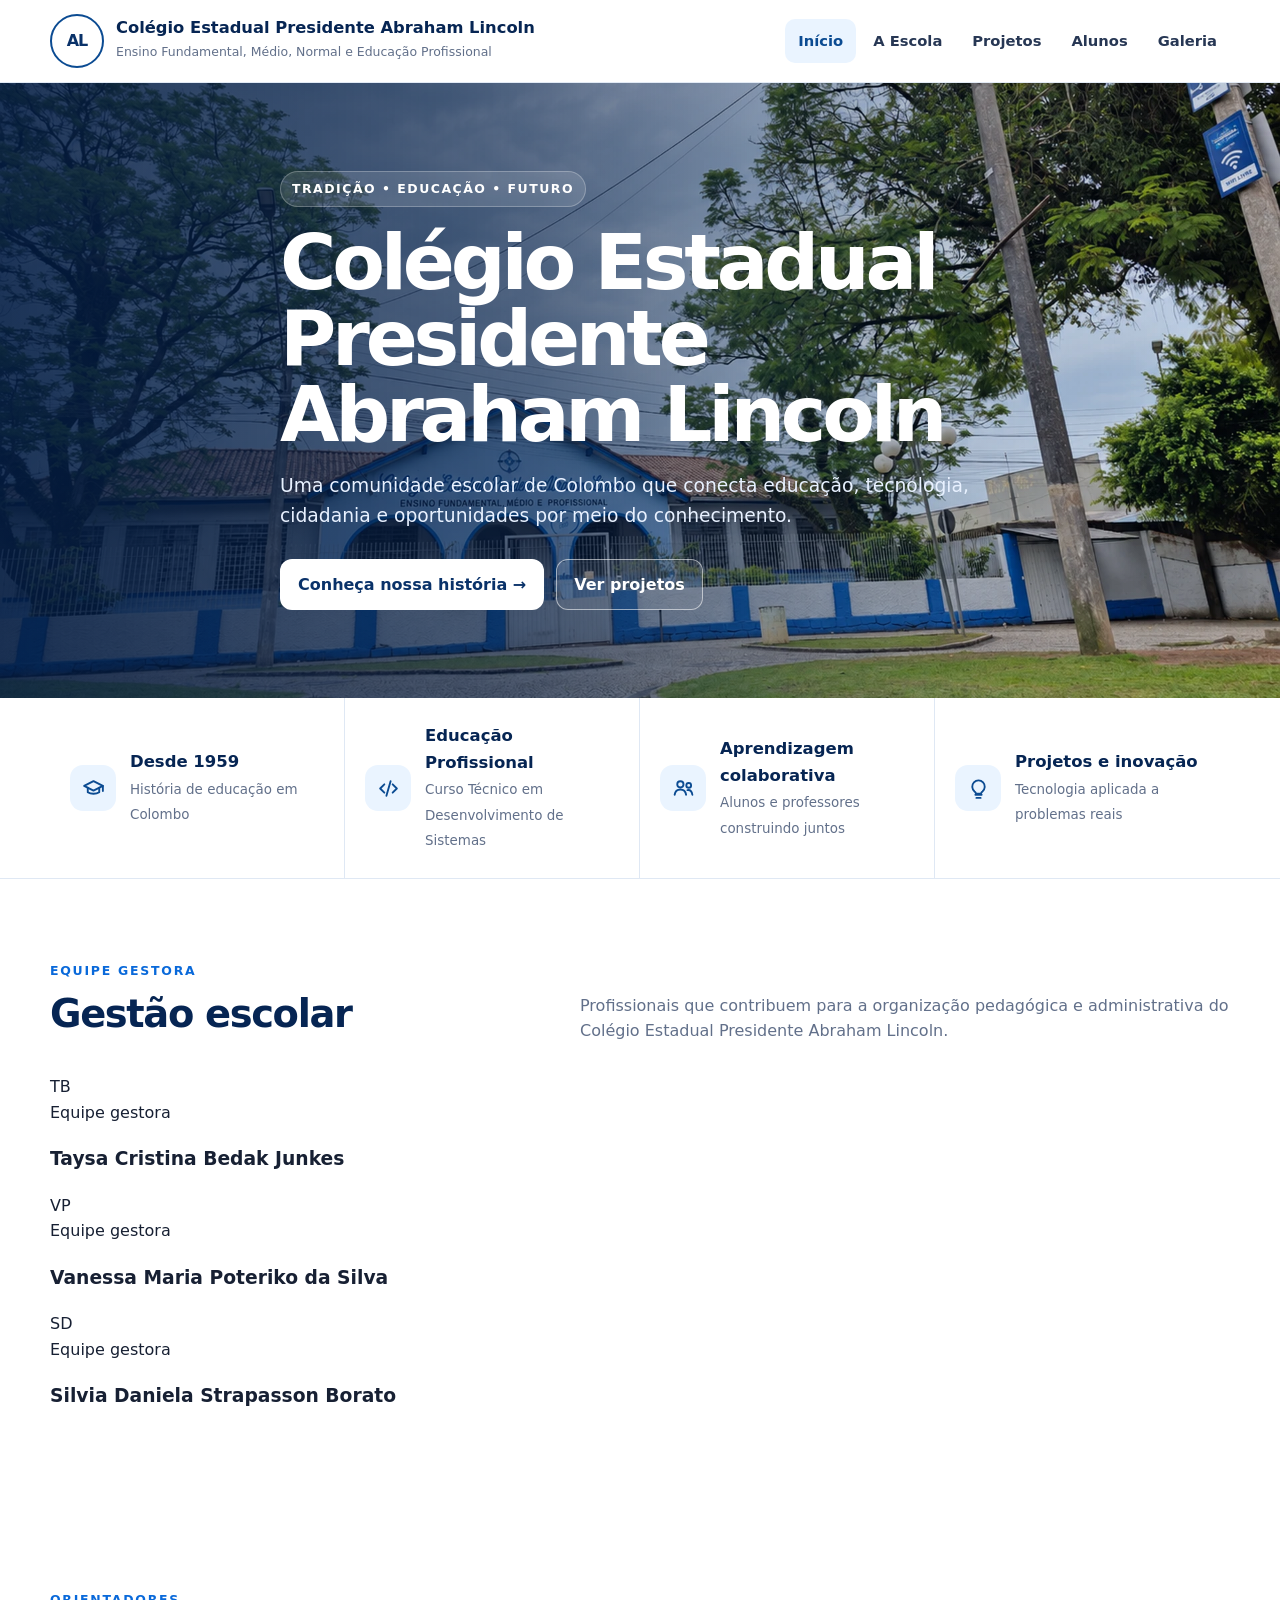
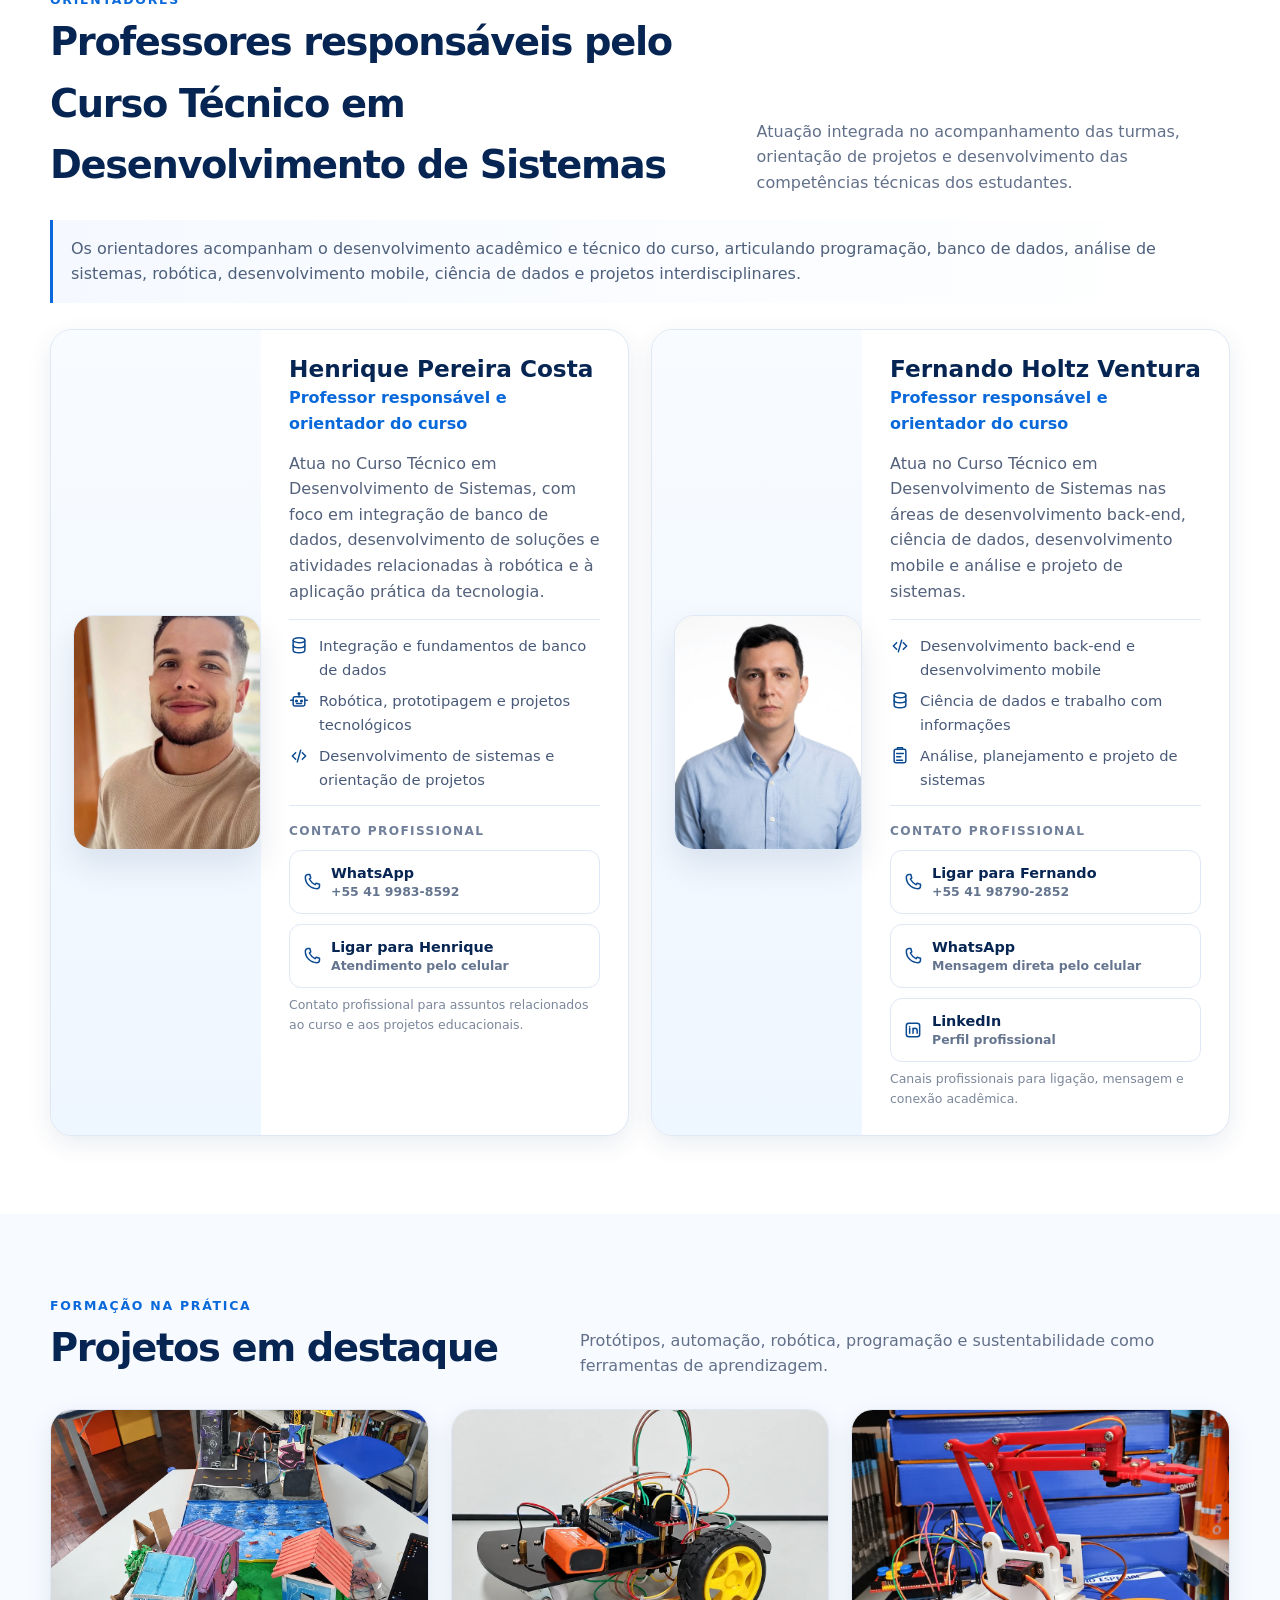
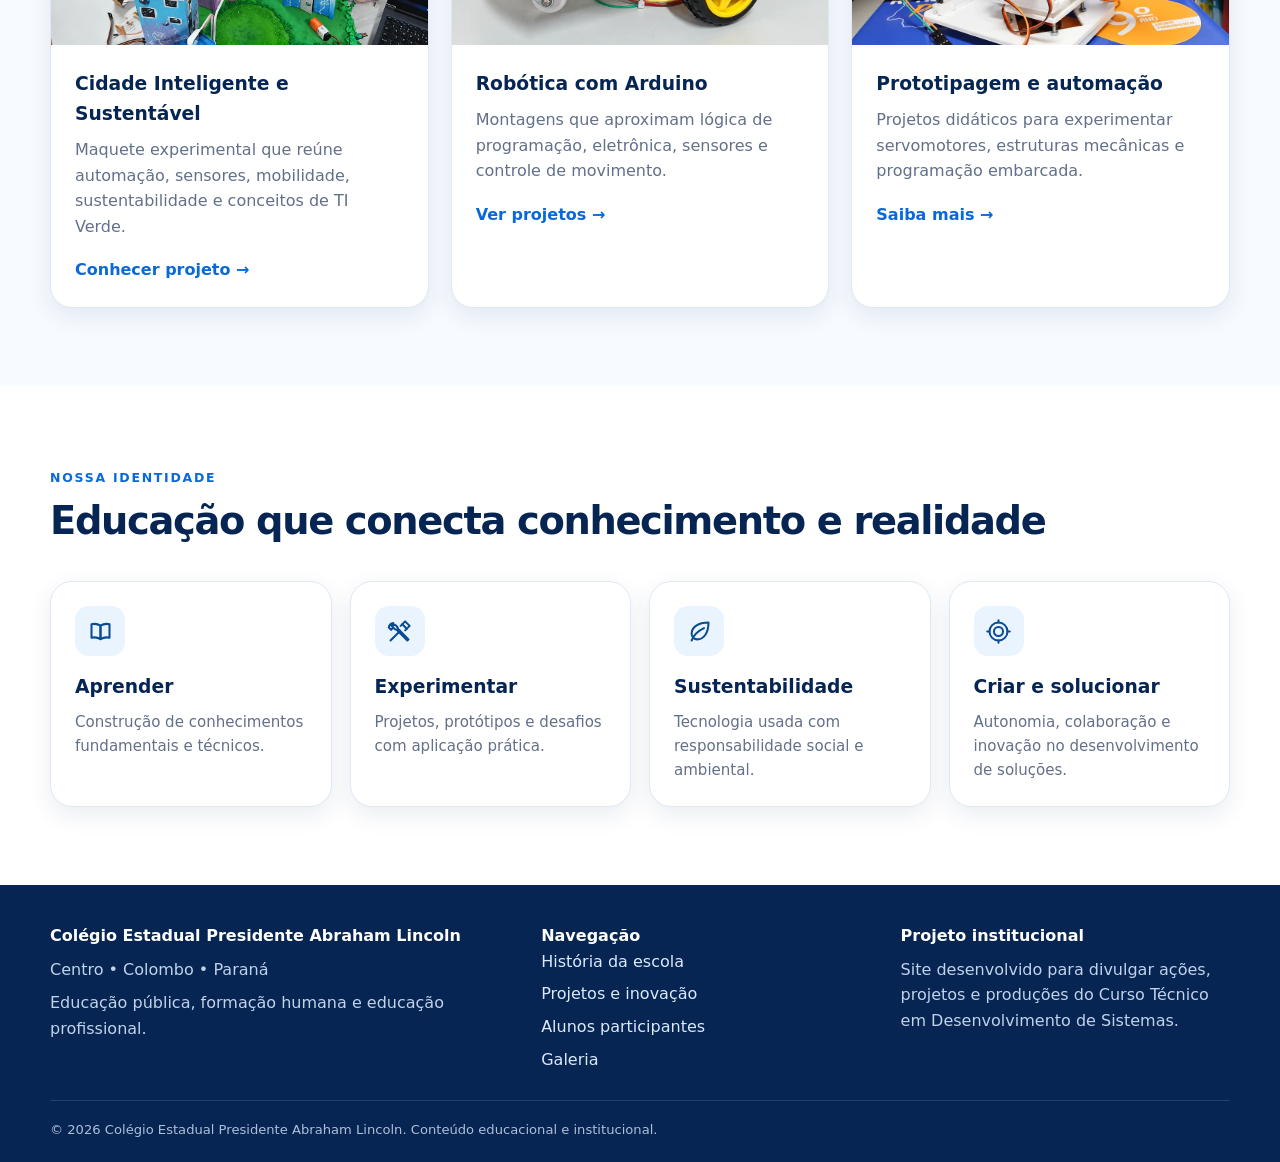
==== site-abraham-lincoln-v4/index.html @ 5099ea72 "Adiciona seção de equipe gestora" ====
<!DOCTYPE html>
<html lang="pt-BR">
<head>
  <meta charset="UTF-8">
  <meta name="viewport" content="width=device-width, initial-scale=1.0">
  <meta name="description" content="Site institucional do Colégio Estadual Presidente Abraham Lincoln, em Colombo, Paraná.">
  <meta name="theme-color" content="#0a3269">
  <title>Início | Colégio Estadual Presidente Abraham Lincoln</title>
  <link rel="stylesheet" href="assets/css/style.css">
</head>
<body data-page="inicio">
<a class="skip-link" href="#conteudo">Ir para o conteúdo</a>

<header class="site-header">
  <div class="container header-inner">
    <a class="brand" href="index.html" aria-label="Ir para a página inicial">
      <div class="brand-mark" aria-hidden="true">AL</div>
      <div class="brand-text">
        <strong>Colégio Estadual Presidente Abraham Lincoln</strong>
        <span>Ensino Fundamental, Médio, Normal e Educação Profissional</span>
      </div>
    </a>
    <button class="nav-toggle" data-nav-toggle aria-expanded="false" aria-label="Abrir menu">☰</button>
    <nav class="main-nav" data-nav aria-label="Navegação principal">
      <a href="index.html" data-page-link="inicio">Início</a>
      <a href="escola.html" data-page-link="escola">A Escola</a>
      <a href="projetos.html" data-page-link="projetos">Projetos</a>
      <a href="alunos.html" data-page-link="alunos">Alunos</a>
      <a href="galeria.html" data-page-link="galeria">Galeria</a>
    </nav>
  </div>
</header>

<main id="conteudo">

<section class="hero" aria-labelledby="titulo-principal">
  <div class="container hero-content">
    <span class="eyebrow">Tradição • educação • futuro</span>
    <h1 id="titulo-principal">Colégio Estadual Presidente Abraham Lincoln</h1>
    <p>Uma comunidade escolar de Colombo que conecta educação, tecnologia, cidadania e oportunidades por meio do conhecimento.</p>
    <div class="actions">
      <a class="btn btn-primary" href="escola.html">Conheça nossa história →</a>
      <a class="btn btn-outline" href="projetos.html">Ver projetos</a>
    </div>
  </div>
</section>


<section class="stats-strip" aria-label="Destaques">
  <div class="container stats">
    <div class="stat"><span class="stat-icon"><img class="ui-icon" src="assets/icons/graduation.svg" alt="" aria-hidden="true"></span><div><strong>Desde 1959</strong><span>História de educação em Colombo</span></div></div>
    <div class="stat"><span class="stat-icon"><img class="ui-icon" src="assets/icons/code.svg" alt="" aria-hidden="true"></span><div><strong>Educação Profissional</strong><span>Curso Técnico em Desenvolvimento de Sistemas</span></div></div>
    <div class="stat"><span class="stat-icon"><img class="ui-icon" src="assets/icons/users.svg" alt="" aria-hidden="true"></span><div><strong>Aprendizagem colaborativa</strong><span>Alunos e professores construindo juntos</span></div></div>
    <div class="stat"><span class="stat-icon"><img class="ui-icon" src="assets/icons/innovation.svg" alt="" aria-hidden="true"></span><div><strong>Projetos e inovação</strong><span>Tecnologia aplicada a problemas reais</span></div></div>
  </div>
</section>




<section class="section management-section" id="equipe-gestora">
  <div class="container">
    <div class="section-head">
      <div>
        <span class="kicker">Equipe gestora</span>
        <h2>Gestão escolar</h2>
      </div>
      <p>Profissionais que contribuem para a organização pedagógica e administrativa do Colégio Estadual Presidente Abraham Lincoln.</p>
    </div>

    <div class="management-grid" aria-label="Equipe gestora da escola">
      <article class="management-card">
        <div class="management-badge" aria-hidden="true">TB</div>
        <div>
          <span class="management-label">Equipe gestora</span>
          <h3>Taysa Cristina Bedak Junkes</h3>
        </div>
      </article>

      <article class="management-card">
        <div class="management-badge" aria-hidden="true">VP</div>
        <div>
          <span class="management-label">Equipe gestora</span>
          <h3>Vanessa Maria Poteriko da Silva</h3>
        </div>
      </article>

      <article class="management-card">
        <div class="management-badge" aria-hidden="true">SD</div>
        <div>
          <span class="management-label">Equipe gestora</span>
          <h3>Silvia Daniela Strapasson Borato</h3>
        </div>
      </article>
    </div>
  </div>
</section>

<section class="section">
  <div class="container">
    <div class="section-head">
      <div>
        <span class="kicker">Orientadores</span>
        <h2>Professores responsáveis pelo Curso Técnico em Desenvolvimento de Sistemas</h2>
      </div>
      <p>Atuação integrada no acompanhamento das turmas, orientação de projetos e desenvolvimento das competências técnicas dos estudantes.</p>
    </div>

    <div class="mentors-intro">
      Os orientadores acompanham o desenvolvimento acadêmico e técnico do curso, articulando programação, banco de dados, análise de sistemas, robótica, desenvolvimento mobile, ciência de dados e projetos interdisciplinares.
    </div>

    <div class="grid-2">
      <article class="card mentor">
        <div class="mentor-photo-wrap">
          <img class="mentor-photo" src="assets/images/henrique.webp" alt="Professor Henrique Pereira Costa" loading="lazy">
        </div>
        <div class="card-body">
          <h3>Henrique Pereira Costa</h3>
          <div class="mentor-role">Professor responsável e orientador do curso</div>
          <p>Atua no Curso Técnico em Desenvolvimento de Sistemas, com foco em integração de banco de dados, desenvolvimento de soluções e atividades relacionadas à robótica e à aplicação prática da tecnologia.</p>
          <div class="mentor-expertise">
            <div class="expertise-row"><img class="ui-icon" src="assets/icons/database.svg" alt="" aria-hidden="true"><span>Integração e fundamentos de banco de dados</span></div>
            <div class="expertise-row"><img class="ui-icon" src="assets/icons/robot.svg" alt="" aria-hidden="true"><span>Robótica, prototipagem e projetos tecnológicos</span></div>
            <div class="expertise-row"><img class="ui-icon" src="assets/icons/code.svg" alt="" aria-hidden="true"><span>Desenvolvimento de sistemas e orientação de projetos</span></div>
          </div>
          <div class="mentor-contact">
            <span class="mentor-contact-title">Contato profissional</span>
            <div class="contact-actions">
              <a class="contact-link" href="https://wa.me/554199838592" target="_blank" rel="noopener noreferrer" aria-label="Conversar com Henrique Pereira Costa pelo WhatsApp"><img class="ui-icon" src="assets/icons/phone.svg" alt="" aria-hidden="true"><span><strong>WhatsApp</strong><small>+55 41 9983-8592</small></span></a>
              <a class="contact-link" href="tel:+554199838592" aria-label="Ligar para Henrique Pereira Costa"><img class="ui-icon" src="assets/icons/phone.svg" alt="" aria-hidden="true"><span><strong>Ligar para Henrique</strong><small>Atendimento pelo celular</small></span></a>
            </div>
            <small class="contact-note">Contato profissional para assuntos relacionados ao curso e aos projetos educacionais.</small>
          </div>
        </div>
      </article>

      <article class="card mentor">
        <div class="mentor-photo-wrap">
          <img class="mentor-photo" src="assets/images/fernando.webp" alt="Professor Fernando Holtz Ventura" loading="lazy">
        </div>
        <div class="card-body">
          <h3>Fernando Holtz Ventura</h3>
          <div class="mentor-role">Professor responsável e orientador do curso</div>
          <p>Atua no Curso Técnico em Desenvolvimento de Sistemas nas áreas de desenvolvimento back-end, ciência de dados, desenvolvimento mobile e análise e projeto de sistemas.</p>
          <div class="mentor-expertise">
            <div class="expertise-row"><img class="ui-icon" src="assets/icons/code.svg" alt="" aria-hidden="true"><span>Desenvolvimento back-end e desenvolvimento mobile</span></div>
            <div class="expertise-row"><img class="ui-icon" src="assets/icons/database.svg" alt="" aria-hidden="true"><span>Ciência de dados e trabalho com informações</span></div>
            <div class="expertise-row"><img class="ui-icon" src="assets/icons/plan.svg" alt="" aria-hidden="true"><span>Análise, planejamento e projeto de sistemas</span></div>
          </div>
          <div class="mentor-contact">
            <span class="mentor-contact-title">Contato profissional</span>
            <div class="contact-actions">
              <a class="contact-link" href="tel:+5541987902852" aria-label="Ligar para Fernando Holtz Ventura"><img class="ui-icon" src="assets/icons/phone.svg" alt="" aria-hidden="true"><span><strong>Ligar para Fernando</strong><small>+55 41 98790-2852</small></span></a>
              <a class="contact-link" href="https://wa.me/5541987902852" target="_blank" rel="noopener noreferrer" aria-label="Conversar com Fernando Holtz Ventura pelo WhatsApp"><img class="ui-icon" src="assets/icons/phone.svg" alt="" aria-hidden="true"><span><strong>WhatsApp</strong><small>Mensagem direta pelo celular</small></span></a>
              <a class="contact-link" href="https://www.linkedin.com/in/fernando-holtz-ventura-9b964a91/" target="_blank" rel="noopener noreferrer" aria-label="Abrir LinkedIn de Fernando Holtz Ventura"><img class="ui-icon" src="assets/icons/linkedin.svg" alt="" aria-hidden="true"><span><strong>LinkedIn</strong><small>Perfil profissional</small></span></a>
            </div>
            <small class="contact-note">Canais profissionais para ligação, mensagem e conexão acadêmica.</small>
          </div>
        </div>
      </article>
    </div>
  </div>
</section>

<section class="section section-alt">
  <div class="container">
    <div class="section-head">
      <div>
        <span class="kicker">Formação na prática</span>
        <h2>Projetos em destaque</h2>
      </div>
      <p>Protótipos, automação, robótica, programação e sustentabilidade como ferramentas de aprendizagem.</p>
    </div>
    <div class="grid-3">
      <article class="card project-card">
        <img src="assets/images/cidade-inteligente.webp" alt="Maquete de cidade inteligente desenvolvida por estudantes" loading="lazy">
        <div class="card-body"><h3>Cidade Inteligente e Sustentável</h3><p>Maquete experimental que reúne automação, sensores, mobilidade, sustentabilidade e conceitos de TI Verde.</p><a class="text-link" href="projetos.html#cidade">Conhecer projeto →</a></div>
      </article>
      <article class="card project-card">
        <img src="assets/images/robo-seguidor.webp" alt="Robô seguidor de linha com Arduino" loading="lazy">
        <div class="card-body"><h3>Robótica com Arduino</h3><p>Montagens que aproximam lógica de programação, eletrônica, sensores e controle de movimento.</p><a class="text-link" href="projetos.html#robotica">Ver projetos →</a></div>
      </article>
      <article class="card project-card">
        <img src="assets/images/braco-robotico.webp" alt="Braço robótico didático" loading="lazy">
        <div class="card-body"><h3>Prototipagem e automação</h3><p>Projetos didáticos para experimentar servomotores, estruturas mecânicas e programação embarcada.</p><a class="text-link" href="projetos.html#robotica">Saiba mais →</a></div>
      </article>
    </div>
  </div>
</section>


<section class="section">
  <div class="container">
    <div class="section-head">
      <div><span class="kicker">Nossa identidade</span><h2>Educação que conecta conhecimento e realidade</h2></div>
    </div>
    <div class="grid-4">
      <div class="card feature-card"><div class="icon"><img class="ui-icon" src="assets/icons/book.svg" alt="" aria-hidden="true"></div><h3>Aprender</h3><p>Construção de conhecimentos fundamentais e técnicos.</p></div>
      <div class="card feature-card"><div class="icon"><img class="ui-icon" src="assets/icons/tools.svg" alt="" aria-hidden="true"></div><h3>Experimentar</h3><p>Projetos, protótipos e desafios com aplicação prática.</p></div>
      <div class="card feature-card"><div class="icon"><img class="ui-icon" src="assets/icons/leaf.svg" alt="" aria-hidden="true"></div><h3>Sustentabilidade</h3><p>Tecnologia usada com responsabilidade social e ambiental.</p></div>
      <div class="card feature-card"><div class="icon"><img class="ui-icon" src="assets/icons/target.svg" alt="" aria-hidden="true"></div><h3>Criar e solucionar</h3><p>Autonomia, colaboração e inovação no desenvolvimento de soluções.</p></div>
    </div>
  </div>
</section>


</main>

<footer class="site-footer">
  <div class="container">
    <div class="footer-grid">
      <div>
        <strong>Colégio Estadual Presidente Abraham Lincoln</strong>
        <p>Centro • Colombo • Paraná</p>
        <p>Educação pública, formação humana e educação profissional.</p>
      </div>
      <div>
        <strong>Navegação</strong>
        <div class="footer-nav">
          <a href="escola.html">História da escola</a>
          <a href="projetos.html">Projetos e inovação</a>
          <a href="alunos.html">Alunos participantes</a>
          <a href="galeria.html">Galeria</a>
        </div>
      </div>
      <div>
        <strong>Projeto institucional</strong>
        <p>Site desenvolvido para divulgar ações, projetos e produções do Curso Técnico em Desenvolvimento de Sistemas.</p>
      </div>
    </div>
    <div class="footer-bottom">
      © <span data-year></span> Colégio Estadual Presidente Abraham Lincoln. Conteúdo educacional e institucional.
    </div>
  </div>
</footer>
<script src="assets/js/main.js"></script>

</body>
</html>
---- site-abraham-lincoln-v4/assets/css/style.css ----
:root{
  --blue-950:#062553;
  --blue-900:#0a3269;
  --blue-800:#0b4b92;
  --blue-700:#0969da;
  --blue-600:#1378e8;
  --blue-100:#eaf4ff;
  --blue-050:#f5f9ff;
  --ink:#172033;
  --muted:#62708a;
  --white:#fff;
  --line:#dfe8f4;
  --surface:#ffffff;
  --surface-alt:#f7faff;
  --success:#177b58;
  --shadow:0 18px 48px rgba(9, 50, 105, .12);
  --shadow-sm:0 8px 24px rgba(9, 50, 105, .09);
  --radius:22px;
  --radius-sm:14px;
  --container:min(1180px, calc(100% - 40px));
}
*{box-sizing:border-box}
html{scroll-behavior:smooth}
body{
  margin:0;
  font-family:Inter, ui-sans-serif, system-ui, -apple-system, BlinkMacSystemFont, "Segoe UI", sans-serif;
  color:var(--ink);
  background:#fff;
  line-height:1.6;
}
img{max-width:100%;display:block}
a{color:inherit;text-decoration:none}
button,input,textarea{font:inherit}
button{cursor:pointer}
.container{width:var(--container);margin-inline:auto}
.skip-link{
  position:absolute;left:-9999px;top:10px;background:#fff;color:var(--blue-900);
  padding:10px 14px;border-radius:8px;z-index:999
}
.skip-link:focus{left:10px}
.site-header{
  position:sticky;top:0;z-index:1000;background:rgba(255,255,255,.94);
  backdrop-filter:blur(14px);border-bottom:1px solid rgba(223,232,244,.9)
}
.header-inner{
  min-height:82px;display:flex;align-items:center;justify-content:space-between;gap:28px
}
.brand{display:flex;align-items:center;gap:12px;min-width:290px}
.brand-mark{
  width:54px;height:54px;border:2px solid var(--blue-800);border-radius:50%;
  display:grid;place-items:center;font-weight:900;color:var(--blue-900);letter-spacing:-1px
}
.brand-text strong{display:block;color:var(--blue-950);font-size:1.02rem;line-height:1.15}
.brand-text span{font-size:.78rem;color:var(--muted)}
.main-nav{display:flex;align-items:center;gap:4px}
.main-nav a{
  padding:10px 13px;border-radius:10px;color:#273754;font-weight:650;font-size:.92rem
}
.main-nav a:hover,.main-nav a.active{background:var(--blue-100);color:var(--blue-800)}
.nav-toggle{
  display:none;border:0;background:var(--blue-100);color:var(--blue-900);
  width:44px;height:44px;border-radius:12px;font-size:1.25rem
}
.hero{
  min-height:560px;position:relative;display:flex;align-items:center;overflow:hidden;
  background:var(--blue-950)
}
.hero::before{
  content:"";position:absolute;inset:0;background:
    linear-gradient(90deg, rgba(3,28,66,.88) 0%, rgba(3,28,66,.62) 42%, rgba(3,28,66,.18) 78%, rgba(3,28,66,.08) 100%),
    url("../images/escola-hero.webp") center 62%/cover no-repeat
}
.hero-content{position:relative;z-index:2;color:white;padding:88px 0;max-width:720px}
.eyebrow{
  display:inline-flex;align-items:center;gap:8px;padding:7px 11px;border-radius:999px;
  background:rgba(255,255,255,.13);border:1px solid rgba(255,255,255,.25);
  font-size:.78rem;font-weight:800;letter-spacing:.12em;text-transform:uppercase
}
.hero h1{font-size:clamp(2.5rem,6vw,5rem);line-height:.99;letter-spacing:-.055em;margin:18px 0}
.hero p{font-size:1.17rem;max-width:610px;color:#e8f1ff;margin:0 0 28px}
.actions{display:flex;gap:12px;flex-wrap:wrap}
.btn{
  display:inline-flex;align-items:center;justify-content:center;gap:9px;border-radius:12px;
  padding:12px 17px;font-weight:800;border:1px solid transparent;transition:.2s ease
}
.btn-primary{background:#fff;color:var(--blue-900)}
.btn-primary:hover{transform:translateY(-2px);box-shadow:0 10px 22px rgba(0,0,0,.18)}
.btn-outline{color:#fff;border-color:rgba(255,255,255,.55);background:rgba(255,255,255,.08)}
.btn-outline:hover{background:rgba(255,255,255,.16)}
.stats-strip{border-bottom:1px solid var(--line);background:#fff}
.stats{display:grid;grid-template-columns:repeat(4,1fr)}
.stat{padding:25px 20px;display:flex;gap:14px;align-items:center;border-right:1px solid var(--line)}
.stat:last-child{border-right:0}
.stat-icon{font-size:1.55rem}
.stat strong{display:block;color:var(--blue-950);font-size:1.03rem}
.stat span{font-size:.84rem;color:var(--muted)}
.section{padding:78px 0}
.section-alt{background:var(--surface-alt)}
.section-head{
  display:flex;justify-content:space-between;gap:24px;align-items:end;margin-bottom:30px
}
.section-head h2{font-size:clamp(1.85rem,3vw,2.65rem);letter-spacing:-.035em;margin:0;color:var(--blue-950)}
.section-head p{margin:0;color:var(--muted);max-width:650px}
.kicker{color:var(--blue-700);font-size:.78rem;font-weight:900;letter-spacing:.14em;text-transform:uppercase}
.grid-2{display:grid;grid-template-columns:repeat(2,1fr);gap:22px}
.grid-3{display:grid;grid-template-columns:repeat(3,1fr);gap:22px}
.grid-4{display:grid;grid-template-columns:repeat(4,1fr);gap:18px}
.card{
  background:var(--surface);border:1px solid var(--line);border-radius:var(--radius);
  box-shadow:var(--shadow-sm);overflow:hidden
}
.card-body{padding:24px}
.mentor{
  display:grid;grid-template-columns:210px 1fr;min-height:330px
}
.mentor-photo-wrap{
  background:#fff;padding:12px;display:flex;align-items:stretch
}
.mentor-photo{
  width:100%;height:100%;object-fit:cover;object-position:center 25%;
  border-radius:16px;border:1px solid #edf2f8;background:#fff
}
.mentor h3{font-size:1.45rem;line-height:1.1;margin:0 0 4px;color:var(--blue-950)}
.mentor-role{color:var(--blue-700);font-weight:800;margin-bottom:14px}
.mentor p{color:#53617b;margin:0 0 14px}
.tags{display:flex;gap:8px;flex-wrap:wrap}
.tag{font-size:.78rem;padding:6px 10px;border-radius:999px;background:var(--blue-100);color:var(--blue-800);font-weight:750}
.feature-card{padding:24px;min-height:190px}
.feature-card .icon{font-size:1.8rem;margin-bottom:13px}
.feature-card h3{margin:0 0 8px;color:var(--blue-950)}
.feature-card p{margin:0;color:var(--muted);font-size:.94rem}
.project-card img{aspect-ratio:16/10;object-fit:cover}
.project-card h3{margin:0 0 8px;color:var(--blue-950)}
.project-card p{margin:0 0 18px;color:var(--muted)}
.text-link{color:var(--blue-700);font-weight:850}
.text-link:hover{text-decoration:underline}
.page-hero{
  padding:92px 0 68px;background:
  radial-gradient(circle at 90% 0%, #b9dcff 0, rgba(185,220,255,0) 36%),
  linear-gradient(135deg,#f7fbff,#eaf4ff)
}
.page-hero h1{font-size:clamp(2.45rem,5vw,4.4rem);letter-spacing:-.05em;line-height:1;margin:8px 0 16px;color:var(--blue-950)}
.page-hero p{font-size:1.1rem;color:#52617a;max-width:780px;margin:0}
.history-layout{display:grid;grid-template-columns:1.15fr .85fr;gap:30px;align-items:start}
.history-photo{border-radius:var(--radius);box-shadow:var(--shadow);overflow:hidden}
.history-photo img{width:100%;aspect-ratio:16/10;object-fit:cover}
.timeline{display:grid;gap:16px}
.timeline-item{
  border-left:4px solid var(--blue-700);padding:2px 0 2px 18px
}
.timeline-item strong{color:var(--blue-950)}
.timeline-item p{margin:4px 0 0;color:var(--muted)}
.notice{
  border:1px solid #bfe5d6;background:#effbf6;color:#225f4c;padding:16px 18px;border-radius:14px
}
.project-detail{
  display:grid;grid-template-columns:.9fr 1.1fr;gap:30px;align-items:start;margin-bottom:30px
}
.project-detail.reverse{grid-template-columns:1.1fr .9fr}
.project-detail .media img{border-radius:var(--radius);box-shadow:var(--shadow-sm);width:100%;aspect-ratio:4/3;object-fit:cover}
.project-detail h2{font-size:2rem;letter-spacing:-.03em;color:var(--blue-950);margin:0 0 10px}
.project-detail p{color:#52617a}
.checklist{padding:0;margin:16px 0 0;list-style:none;display:grid;gap:8px}
.checklist li::before{content:"✓";color:var(--success);font-weight:900;margin-right:9px}
.student-panel{padding:28px}
.student-list{columns:2;column-gap:40px;margin:18px 0 0;padding-left:20px}
.student-list li{margin-bottom:8px;break-inside:avoid}
.gallery-toolbar{display:flex;gap:9px;flex-wrap:wrap;margin-bottom:24px}
.filter-btn{
  border:1px solid var(--line);background:#fff;color:#31415f;border-radius:999px;
  padding:9px 14px;font-weight:800
}
.filter-btn.active,.filter-btn:hover{background:var(--blue-800);color:#fff;border-color:var(--blue-800)}
.gallery-grid{
  display:grid;grid-template-columns:repeat(3,1fr);gap:16px
}
.gallery-item{
  position:relative;border-radius:18px;overflow:hidden;border:1px solid var(--line);
  background:#fff;box-shadow:var(--shadow-sm)
}
.gallery-item button{all:unset;cursor:pointer;display:block;width:100%}
.gallery-item img{width:100%;aspect-ratio:4/3;object-fit:cover;transition:transform .25s ease}
.gallery-item:hover img{transform:scale(1.025)}
.gallery-caption{padding:13px 15px}
.gallery-caption strong{display:block;color:var(--blue-950)}
.gallery-caption span{color:var(--muted);font-size:.84rem}
.hidden{display:none!important}
.lightbox{
  position:fixed;inset:0;background:rgba(3,18,40,.86);display:none;align-items:center;justify-content:center;
  padding:28px;z-index:1200
}
.lightbox.open{display:flex}
.lightbox-content{max-width:1000px;width:100%;position:relative}
.lightbox img{max-height:80vh;width:100%;object-fit:contain;border-radius:16px;background:#fff}
.lightbox-close{
  position:absolute;right:-6px;top:-50px;width:40px;height:40px;border:0;border-radius:50%;
  background:#fff;color:var(--blue-950);font-size:1.25rem
}
.references{
  padding:22px;border:1px solid var(--line);border-radius:18px;background:#fff
}
.references h3{margin-top:0;color:var(--blue-950)}
.references li{margin-bottom:8px;color:#58677f}
.references a{color:var(--blue-700);text-decoration:underline}
.site-footer{background:var(--blue-950);color:#dce9fb;padding:38px 0 22px}
.footer-grid{display:grid;grid-template-columns:1.4fr 1fr 1fr;gap:30px}
.site-footer strong{color:#fff}
.site-footer p{margin:8px 0;color:#c1d2e9}
.footer-nav{display:grid;gap:7px}
.footer-nav a:hover{text-decoration:underline}
.footer-bottom{border-top:1px solid rgba(255,255,255,.13);margin-top:28px;padding-top:18px;font-size:.82rem;color:#aebfd8}
.muted{color:var(--muted)}
.center{text-align:center}

@media (max-width: 980px){
  .brand{min-width:0}
  .brand-text span{display:none}
  .nav-toggle{display:grid;place-items:center}
  .main-nav{
    display:none;position:absolute;top:82px;left:0;right:0;background:#fff;
    border-bottom:1px solid var(--line);padding:14px 20px;box-shadow:var(--shadow-sm)
  }
  .main-nav.open{display:grid}
  .stats{grid-template-columns:repeat(2,1fr)}
  .stat:nth-child(2){border-right:0}
  .grid-4{grid-template-columns:repeat(2,1fr)}
  .mentor{grid-template-columns:170px 1fr}
  .history-layout,.project-detail,.project-detail.reverse{grid-template-columns:1fr}
  .gallery-grid{grid-template-columns:repeat(2,1fr)}
  .footer-grid{grid-template-columns:1fr 1fr}
}
@media (max-width: 700px){
  :root{--container:min(100% - 28px, 1180px)}
  .header-inner{min-height:72px}
  .brand-mark{width:45px;height:45px}
  .brand-text strong{font-size:.9rem}
  .main-nav{top:72px}
  .hero{min-height:600px}
  .hero::before{
    background:linear-gradient(180deg,rgba(3,28,66,.52),rgba(3,28,66,.92) 70%),
    url("../images/escola-hero.webp") center 58%/cover no-repeat
  }
  .hero-content{padding:90px 0 60px}
  .hero h1{font-size:2.8rem}
  .stats{grid-template-columns:1fr}
  .stat{border-right:0;border-bottom:1px solid var(--line)}
  .stat:last-child{border-bottom:0}
  .section{padding:58px 0}
  .section-head{display:block}
  .section-head p{margin-top:10px}
  .grid-2,.grid-3,.grid-4{grid-template-columns:1fr}
  .mentor{grid-template-columns:1fr}
  .mentor-photo-wrap{height:300px}
  .student-list{columns:1}
  .gallery-grid{grid-template-columns:1fr}
  .footer-grid{grid-template-columns:1fr}
}


/* v2 — acabamento institucional e contatos profissionais */
.ui-icon{
  width:30px;height:30px;display:block;flex:0 0 auto
}
.stat-icon{
  width:46px;height:46px;border-radius:13px;background:var(--blue-100);
  display:grid;place-items:center;flex:0 0 auto
}
.stat-icon .ui-icon{width:25px;height:25px}
.feature-card .icon{
  width:50px;height:50px;border-radius:14px;background:var(--blue-100);
  display:grid;place-items:center;margin-bottom:16px
}
.feature-card .icon .ui-icon{width:27px;height:27px}
.mentors-intro{
  margin:-6px 0 26px;padding:16px 18px;border-left:3px solid var(--blue-700);
  background:linear-gradient(90deg,var(--blue-050),#fff);border-radius:0 14px 14px 0;
  color:#4f607c
}
.mentor-expertise{
  display:grid;gap:8px;margin:15px 0 16px;padding:14px 0;
  border-top:1px solid var(--line);border-bottom:1px solid var(--line)
}
.expertise-row{display:flex;gap:10px;align-items:flex-start;color:#485978;font-size:.92rem}
.expertise-row .ui-icon{width:20px;height:20px;margin-top:2px}
.mentor-contact{margin-top:16px}
.mentor-contact-title{
  display:block;font-size:.76rem;font-weight:900;text-transform:uppercase;letter-spacing:.11em;
  color:#71809a;margin-bottom:8px
}
.contact-link,.contact-pending{
  display:flex;align-items:center;gap:9px;border:1px solid var(--line);
  border-radius:12px;padding:10px 12px;font-weight:800;font-size:.9rem
}
.contact-link:hover{border-color:#a7cdf5;background:var(--blue-050)}
.contact-link .ui-icon,.contact-pending .ui-icon{width:20px;height:20px}
.contact-pending{color:#6b7890;background:#fafcff}
.contact-note{display:block;margin-top:7px;color:#7b879b;font-size:.78rem}
.institutional-icon-row{
  display:flex;gap:10px;align-items:center;color:var(--blue-950);font-weight:800
}
.student-group{margin-bottom:22px}
.student-group:last-child{margin-bottom:0}


/* v3 — conteúdo acadêmico, contatos e turmas */
.contact-actions{display:grid;grid-template-columns:1fr;gap:9px}
.contact-link span{display:grid;line-height:1.25}
.contact-link span strong{color:var(--blue-950);font-size:.9rem}
.contact-link span small{color:#65758f;font-size:.76rem;font-weight:650;margin-top:2px}

.student-summary{display:flex;gap:12px;flex-wrap:wrap;margin-bottom:22px}
.student-summary>div{background:var(--blue-050);border:1px solid var(--line);border-radius:14px;padding:12px 16px;display:grid}
.student-summary strong{color:var(--blue-950)}
.student-summary span{font-size:.82rem;color:var(--muted)}
.student-groups{display:grid;gap:22px}
.student-group{margin:0}
.student-group-head{display:flex;justify-content:space-between;gap:20px;align-items:start;border-bottom:1px solid var(--line);padding-bottom:16px;margin-bottom:6px}
.student-group-head h2{margin:4px 0 0;font-size:1.55rem;color:var(--blue-950)}
.student-count{white-space:nowrap;background:var(--blue-100);color:var(--blue-800);font-weight:850;padding:7px 11px;border-radius:999px;font-size:.8rem}
.student-update-note{margin:18px 4px 0;color:var(--muted);font-size:.88rem}

.project-page-hero{background:radial-gradient(circle at 88% 0%,#c8e4ff 0,rgba(200,228,255,0) 34%),linear-gradient(135deg,#f7fbff,#edf6ff)}
.project-people-grid{display:grid;grid-template-columns:.8fr 1.2fr;gap:20px;margin-bottom:24px}
.project-people-card{padding:24px}
.project-people-card h3{color:var(--blue-950);margin:6px 0 10px;line-height:1.3}
.project-label{font-size:.74rem;letter-spacing:.12em;text-transform:uppercase;color:var(--blue-700);font-weight:900}
.compact-list{columns:2;column-gap:28px;padding-left:20px;margin:12px 0 0}
.compact-list li{break-inside:avoid;margin-bottom:6px;color:#4f6079}
.academic-grid,.research-foundation{display:grid;grid-template-columns:repeat(2,1fr);gap:20px}
.academic-card{padding:26px}
.academic-card h3{margin:7px 0 10px;color:var(--blue-950);font-size:1.28rem}
.academic-card p{color:#53627b;margin:0 0 12px}
.evidence-note,.academic-disclaimer{margin-top:22px;padding:17px 19px;border:1px solid #c7dff6;border-left:4px solid var(--blue-700);border-radius:13px;background:#f5faff;color:#465a78}
.source-actions{display:flex;gap:10px;flex-wrap:wrap;margin-top:18px}
.source-actions-center{justify-content:center;margin-top:24px}
.source-link{display:inline-flex;padding:9px 13px;border:1px solid #b9d7f5;border-radius:10px;color:var(--blue-800);font-weight:800;background:#fff}
.source-link:hover{background:var(--blue-100)}
.ods-grid{display:grid;grid-template-columns:repeat(3,1fr);gap:15px}
.ods-card{display:flex;gap:14px;padding:20px;background:#fff;border:1px solid var(--line);border-radius:16px;box-shadow:var(--shadow-sm)}
.ods-number{width:42px;height:42px;border-radius:11px;background:var(--blue-800);color:#fff;font-size:1.05rem;font-weight:900;display:grid;place-items:center;flex:0 0 auto}
.ods-card h3{margin:0 0 5px;color:var(--blue-950);font-size:1rem}
.ods-card p{margin:0;color:var(--muted);font-size:.88rem}
.company-grid{display:grid;grid-template-columns:repeat(4,1fr);gap:15px}
.company-card{border:1px solid var(--line);border-radius:16px;padding:20px;background:#fff;box-shadow:var(--shadow-sm)}
.company-card h3{margin:7px 0 7px;color:var(--blue-950)}
.company-card p{color:var(--muted);font-size:.88rem;min-height:105px}
.company-card a{color:var(--blue-700);font-weight:850;font-size:.86rem}
.company-card a:hover{text-decoration:underline}
.company-scope{font-size:.7rem;letter-spacing:.1em;text-transform:uppercase;font-weight:900;color:#64748c}

@media(max-width:980px){
  .project-people-grid,.academic-grid,.research-foundation{grid-template-columns:1fr}
  .company-grid{grid-template-columns:repeat(2,1fr)}
  .ods-grid{grid-template-columns:repeat(2,1fr)}
}
@media(max-width:700px){
  .student-group-head{display:block}.student-count{display:inline-flex;margin-top:12px}
  .compact-list{columns:1}
  .company-grid,.ods-grid{grid-template-columns:1fr}
  .company-card p{min-height:auto}
}


/* v4 — refinamento visual e melhor experiência móvel */
html{scroll-padding-top:88px}
.hero p,.page-hero p{max-width:56rem}
.page-hero h1{max-width:12ch;line-height:1.03}
.mentor{
  grid-template-columns:minmax(180px,210px) 1fr;
  min-height:0;
  align-items:stretch;
}
.mentor-photo-wrap{
  padding:22px 0 22px 22px;
  background:linear-gradient(180deg,#f8fbff 0%, #eef6ff 100%);
  align-items:center;
}
.mentor-photo{
  width:100%;
  height:auto;
  aspect-ratio:4/5;
  max-height:340px;
  object-fit:cover;
  object-position:center top;
  border-radius:20px;
  border:1px solid #dfe8f4;
  box-shadow:0 16px 32px rgba(7, 41, 90, .10);
}
.mentor .card-body{padding:26px 28px}
.contact-actions{display:grid;grid-template-columns:repeat(auto-fit,minmax(180px,1fr));gap:10px}
.contact-link,.contact-pending{
  min-height:64px;
  width:100%;
  transition:transform .18s ease,border-color .18s ease, box-shadow .18s ease, background-color .18s ease;
  cursor:pointer;
  -webkit-tap-highlight-color:transparent;
}
.contact-link:hover,.contact-link:focus-visible{border-color:#8dbff5;background:var(--blue-050);box-shadow:0 10px 20px rgba(9,50,105,.08);transform:translateY(-1px)}
.contact-link:active{transform:translateY(0)}
.contact-link span small{font-size:.78rem}
.student-summary{
  display:grid;
  grid-template-columns:repeat(3, minmax(0,1fr));
  gap:12px;
  margin-bottom:24px;
}
.student-summary>div{
  min-height:92px;
  align-content:start;
  padding:16px 18px;
}
.student-summary strong{font-size:1.02rem}
.student-summary span{line-height:1.45}
.student-update-note{margin-top:20px}

@media (max-width: 980px){
  .mentor{grid-template-columns:185px 1fr}
  .student-summary{grid-template-columns:repeat(2,minmax(0,1fr))}
}
@media (max-width: 700px){
  html{scroll-padding-top:74px}
  .page-hero{padding:82px 0 54px}
  .page-hero h1{font-size:clamp(2rem,9vw,3rem);max-width:100%;line-height:1.06}
  .page-hero p{font-size:1rem}
  .hero h1{font-size:clamp(2.2rem,11vw,3.2rem)}
  .hero p{font-size:1rem}
  .mentor{grid-template-columns:1fr}
  .mentor .card-body{padding:24px 20px 24px}
  .mentor-photo-wrap{padding:20px 20px 0;height:auto}
  .mentor-photo{width:min(320px,100%);margin:0 auto;max-height:none}
  .contact-actions{grid-template-columns:1fr}
  .student-summary{grid-template-columns:1fr}
  .student-summary>div{min-height:auto}
}
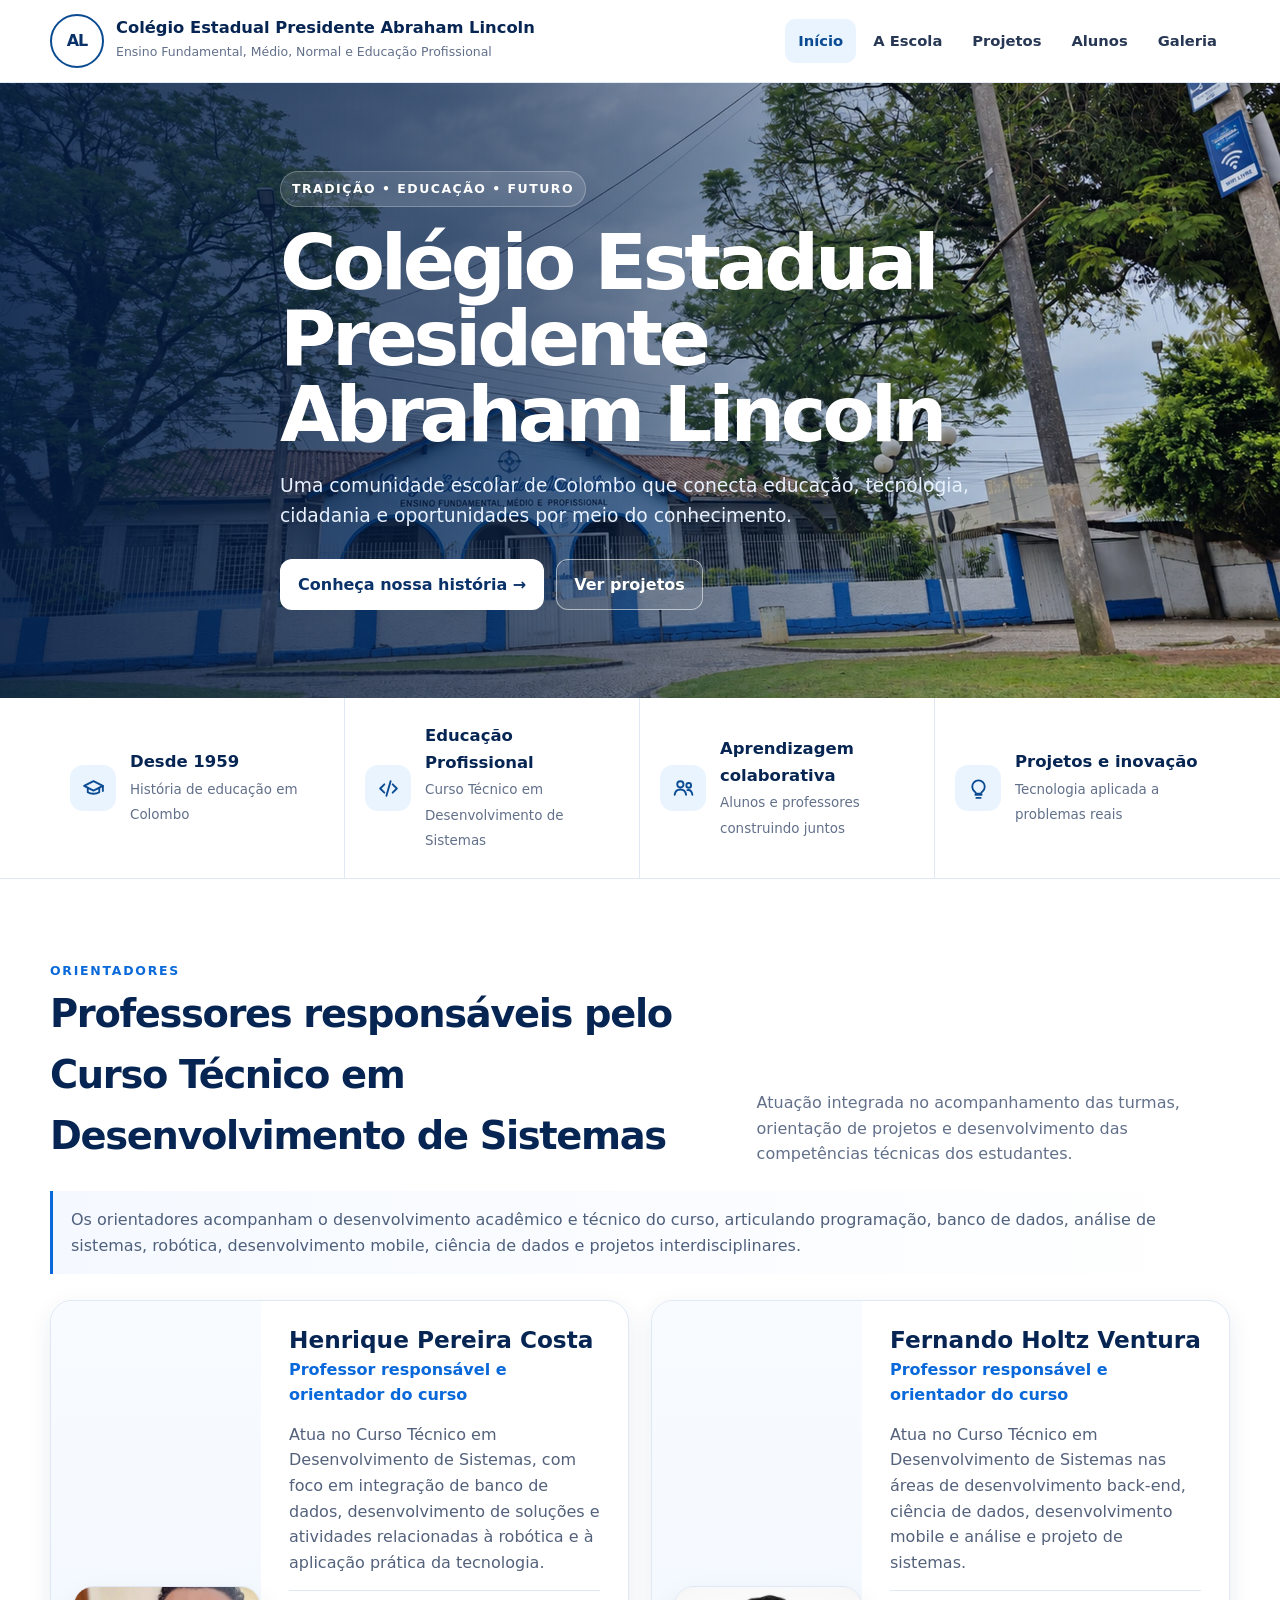
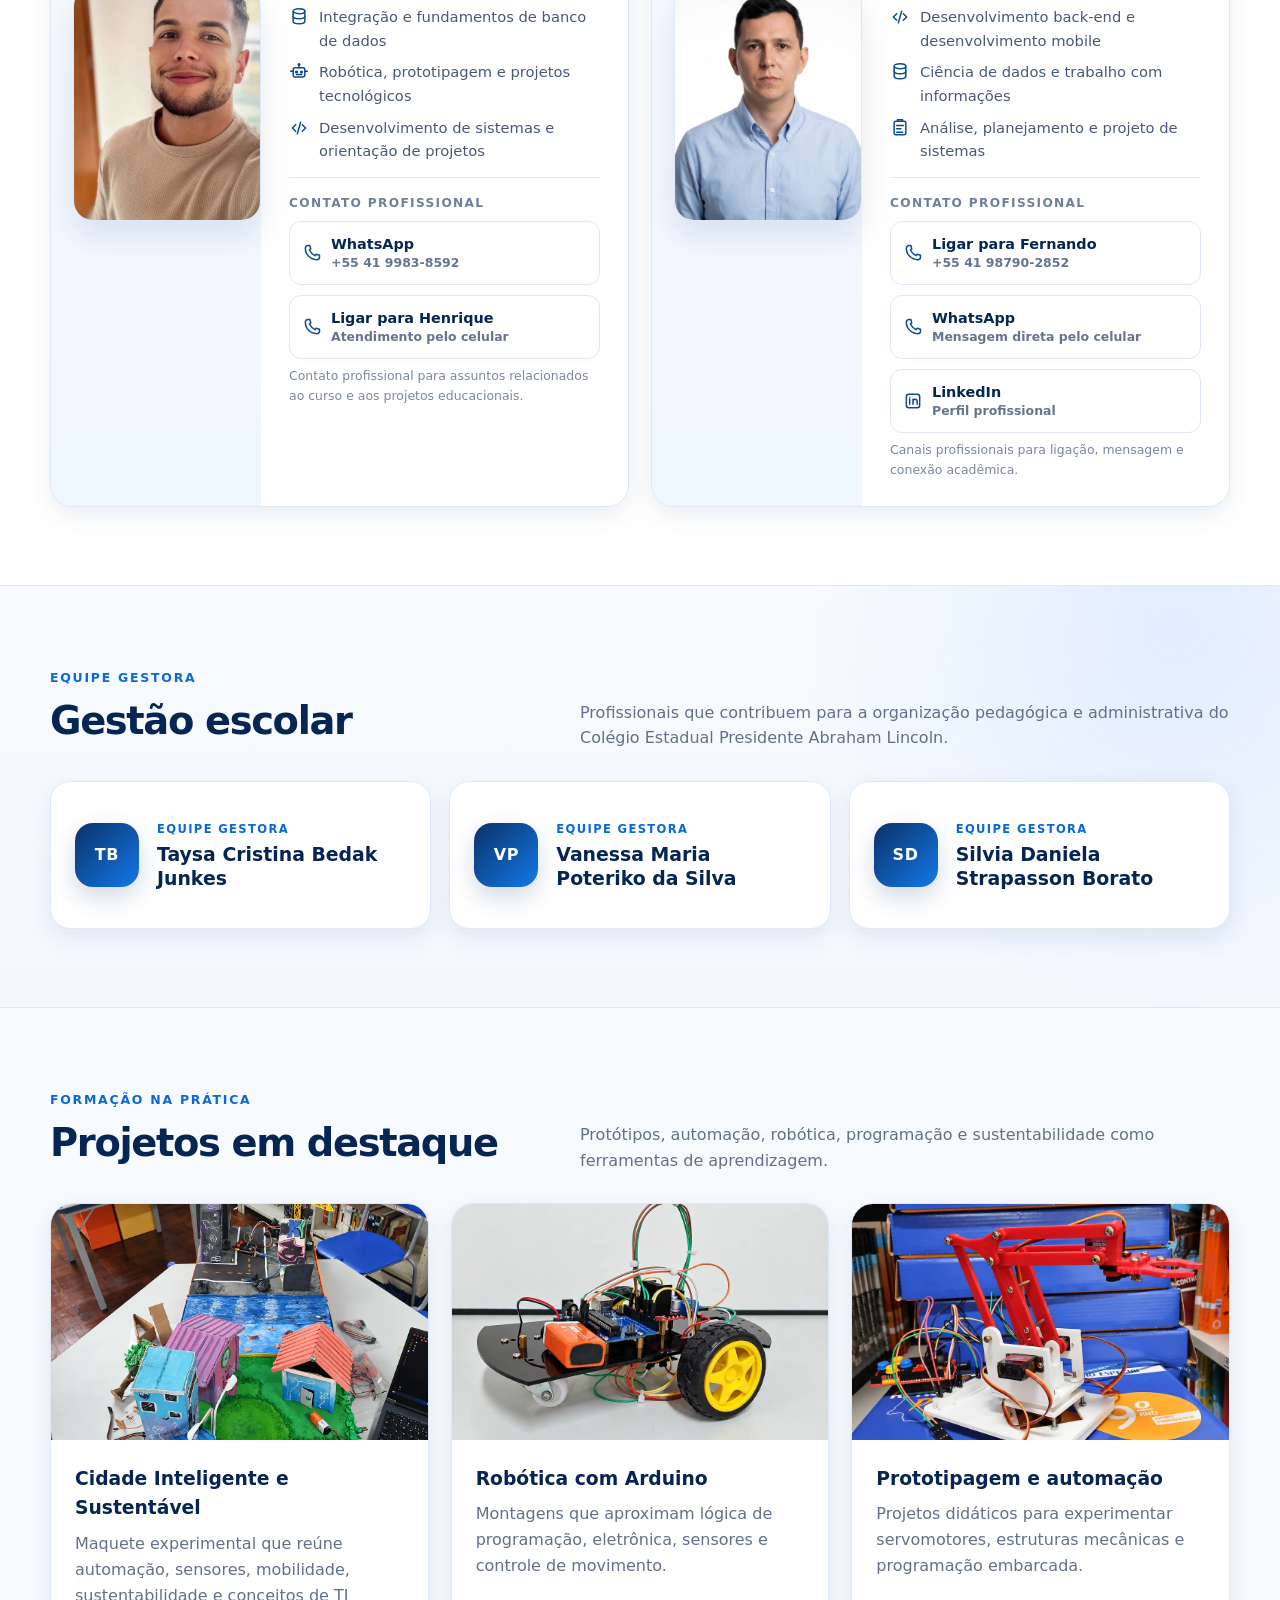
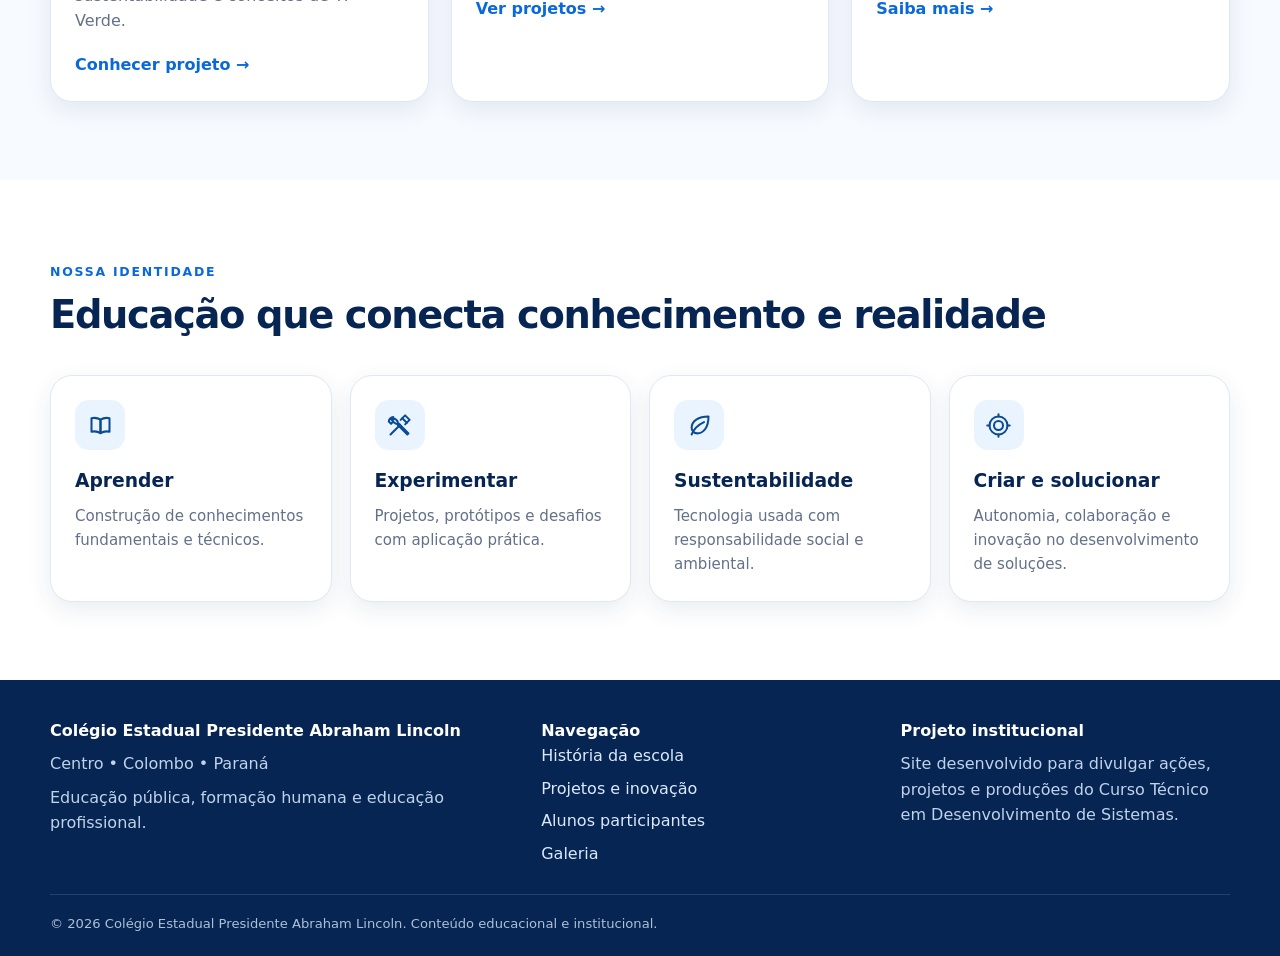
==== commit d0c0fd34: "Move equipe gestora para abaixo dos orientadores" ====
--- a/site-abraham-lincoln-v4/index.html
+++ b/site-abraham-lincoln-v4/index.html
@@ -58,43 +58,7 @@
 
 
 
-<section class="section management-section" id="equipe-gestora">
-  <div class="container">
-    <div class="section-head">
-      <div>
-        <span class="kicker">Equipe gestora</span>
-        <h2>Gestão escolar</h2>
-      </div>
-      <p>Profissionais que contribuem para a organização pedagógica e administrativa do Colégio Estadual Presidente Abraham Lincoln.</p>
-    </div>
-
-    <div class="management-grid" aria-label="Equipe gestora da escola">
-      <article class="management-card">
-        <div class="management-badge" aria-hidden="true">TB</div>
-        <div>
-          <span class="management-label">Equipe gestora</span>
-          <h3>Taysa Cristina Bedak Junkes</h3>
-        </div>
-      </article>
-
-      <article class="management-card">
-        <div class="management-badge" aria-hidden="true">VP</div>
-        <div>
-          <span class="management-label">Equipe gestora</span>
-          <h3>Vanessa Maria Poteriko da Silva</h3>
-        </div>
-      </article>
-
-      <article class="management-card">
-        <div class="management-badge" aria-hidden="true">SD</div>
-        <div>
-          <span class="management-label">Equipe gestora</span>
-          <h3>Silvia Daniela Strapasson Borato</h3>
-        </div>
-      </article>
-    </div>
-  </div>
-</section>
+
 
 <section class="section">
   <div class="container">
@@ -163,6 +127,44 @@
   </div>
 </section>
 
+<section class="section management-section" id="equipe-gestora">
+  <div class="container">
+    <div class="section-head">
+      <div>
+        <span class="kicker">Equipe gestora</span>
+        <h2>Gestão escolar</h2>
+      </div>
+      <p>Profissionais que contribuem para a organização pedagógica e administrativa do Colégio Estadual Presidente Abraham Lincoln.</p>
+    </div>
+
+    <div class="management-grid" aria-label="Equipe gestora da escola">
+      <article class="management-card">
+        <div class="management-badge" aria-hidden="true">TB</div>
+        <div>
+          <span class="management-label">Equipe gestora</span>
+          <h3>Taysa Cristina Bedak Junkes</h3>
+        </div>
+      </article>
+
+      <article class="management-card">
+        <div class="management-badge" aria-hidden="true">VP</div>
+        <div>
+          <span class="management-label">Equipe gestora</span>
+          <h3>Vanessa Maria Poteriko da Silva</h3>
+        </div>
+      </article>
+
+      <article class="management-card">
+        <div class="management-badge" aria-hidden="true">SD</div>
+        <div>
+          <span class="management-label">Equipe gestora</span>
+          <h3>Silvia Daniela Strapasson Borato</h3>
+        </div>
+      </article>
+    </div>
+  </div>
+</section>
+
 <section class="section section-alt">
   <div class="container">
     <div class="section-head">
--- a/site-abraham-lincoln-v4/assets/css/style.css
+++ b/site-abraham-lincoln-v4/assets/css/style.css
@@ -433,3 +433,65 @@
   .student-summary{grid-template-columns:1fr}
   .student-summary>div{min-height:auto}
 }
+
+
+/* v5 — equipe gestora e atualização das turmas */
+.management-section{
+  background:
+    radial-gradient(circle at 92% 10%, rgba(19,120,232,.10), transparent 31%),
+    linear-gradient(180deg,#f8fbff 0%,#f3f8ff 100%);
+  border-top:1px solid var(--line);
+  border-bottom:1px solid var(--line);
+}
+.management-grid{
+  display:grid;
+  grid-template-columns:repeat(3,minmax(0,1fr));
+  gap:18px;
+}
+.management-card{
+  min-height:148px;
+  padding:24px;
+  display:flex;
+  align-items:center;
+  gap:18px;
+  background:#fff;
+  border:1px solid var(--line);
+  border-radius:20px;
+  box-shadow:var(--shadow-sm);
+}
+.management-badge{
+  width:64px;
+  height:64px;
+  border-radius:18px;
+  display:grid;
+  place-items:center;
+  flex:0 0 auto;
+  background:linear-gradient(135deg,var(--blue-900),var(--blue-600));
+  color:#fff;
+  font-weight:900;
+  letter-spacing:.04em;
+  box-shadow:0 10px 24px rgba(9,50,105,.18);
+}
+.management-label{
+  display:block;
+  margin-bottom:5px;
+  color:var(--blue-700);
+  font-size:.72rem;
+  font-weight:900;
+  letter-spacing:.12em;
+  text-transform:uppercase;
+}
+.management-card h3{
+  margin:0;
+  color:var(--blue-950);
+  font-size:1.18rem;
+  line-height:1.25;
+}
+@media(max-width:980px){
+  .management-grid{grid-template-columns:1fr}
+}
+@media(max-width:700px){
+  .management-card{min-height:auto;padding:20px}
+  .management-badge{width:56px;height:56px;border-radius:16px}
+  .management-card h3{font-size:1.05rem}
+}
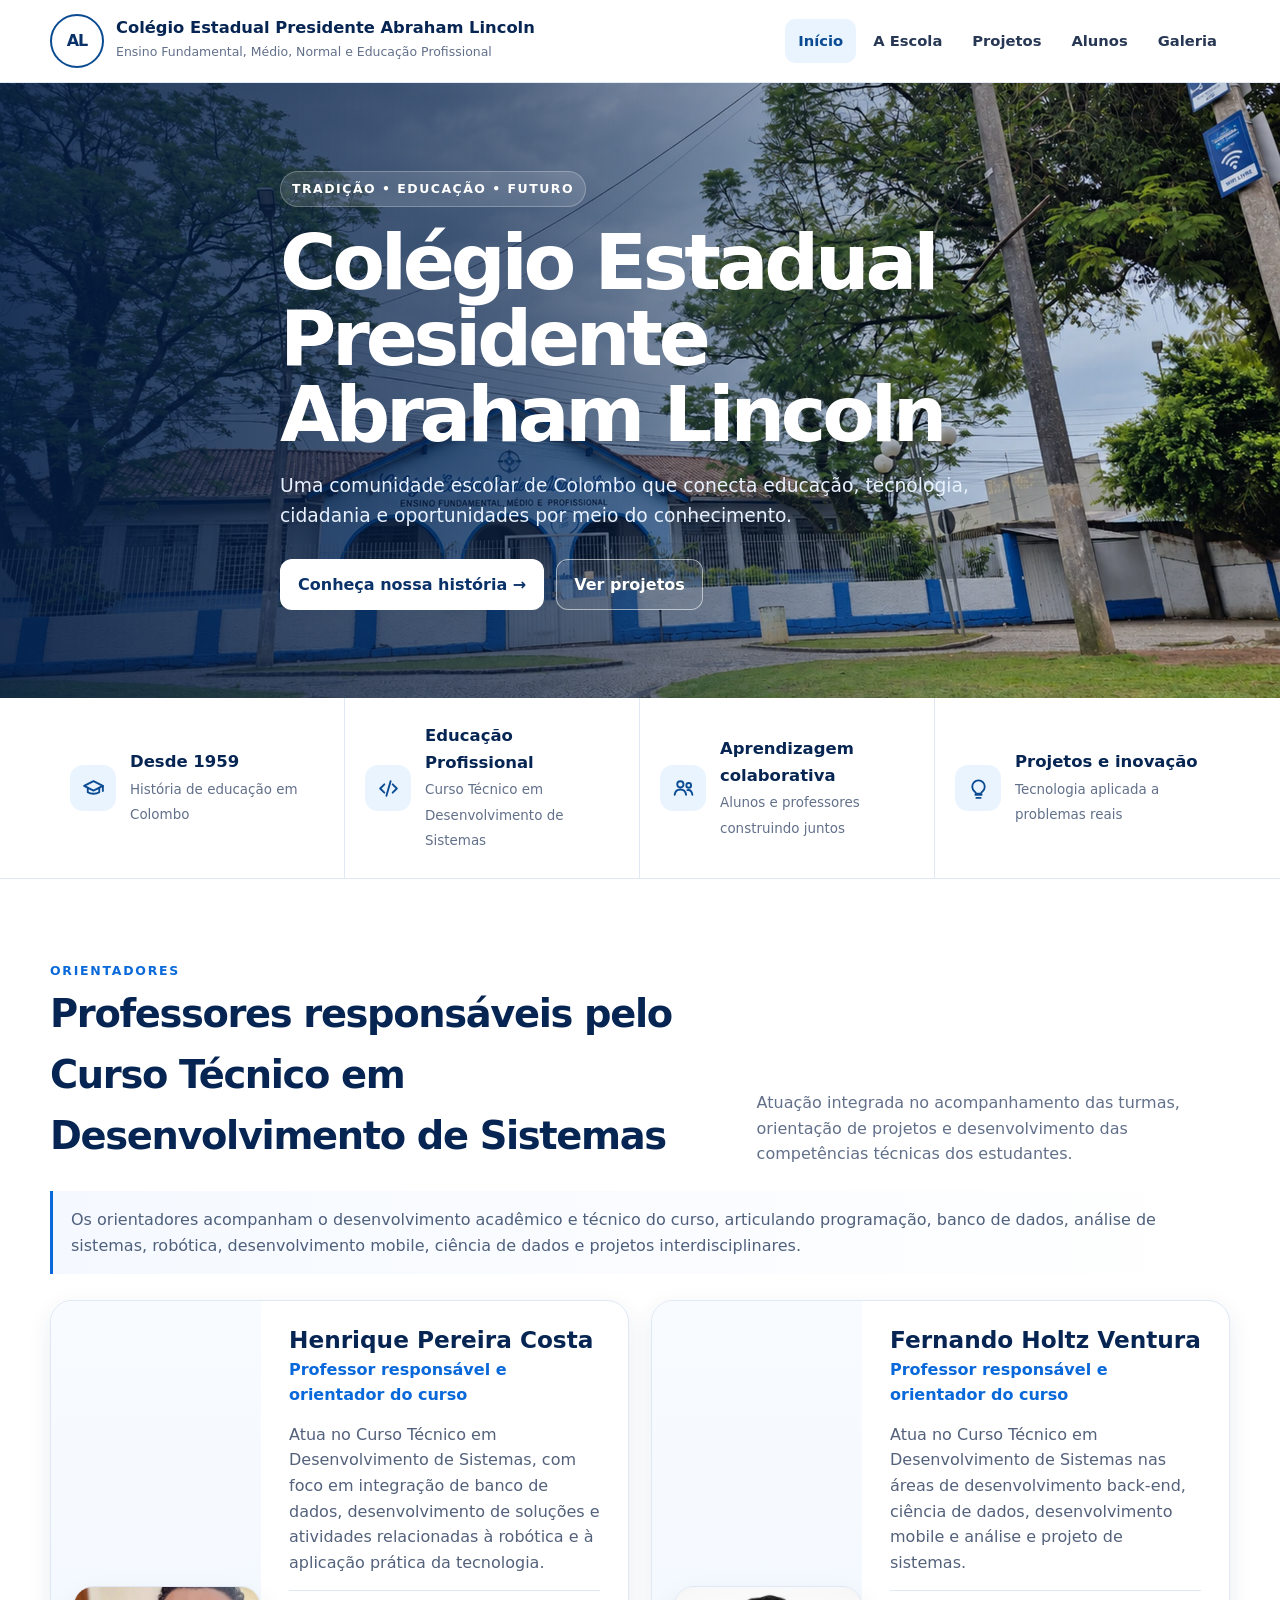
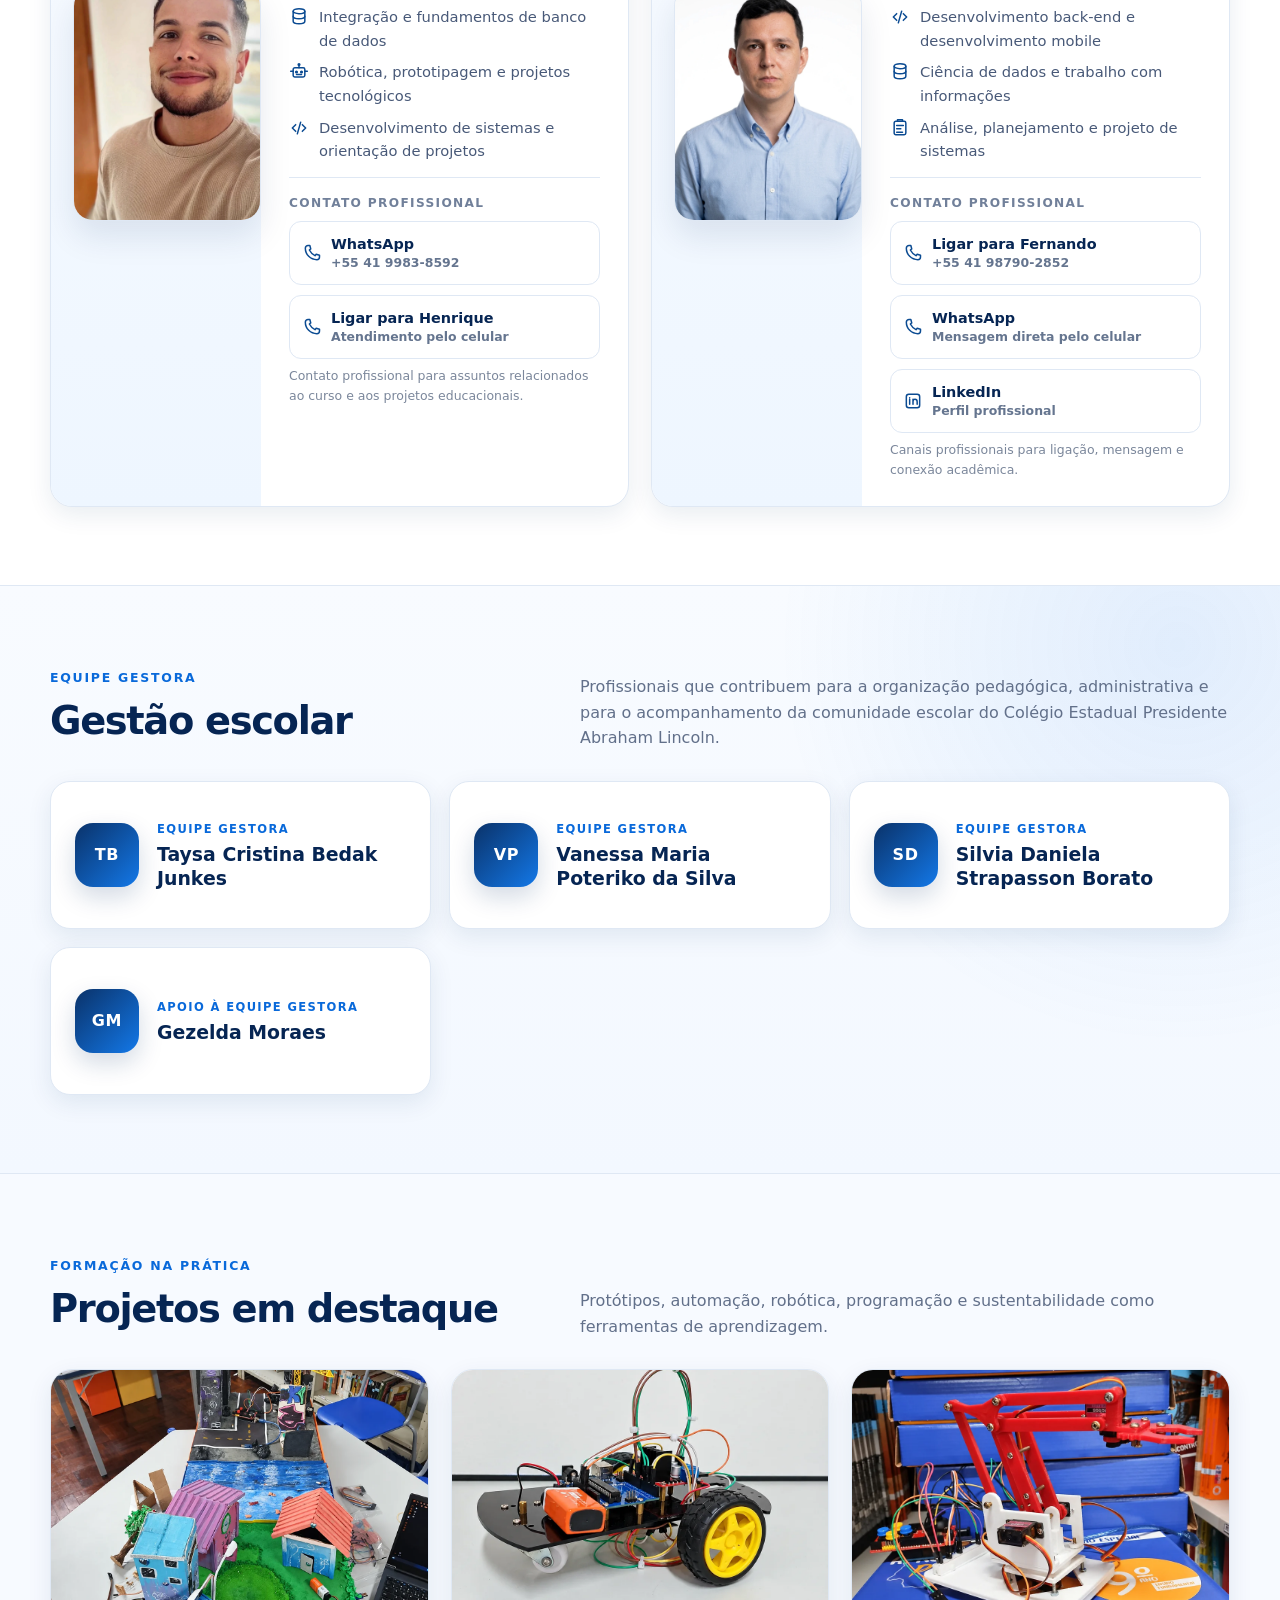
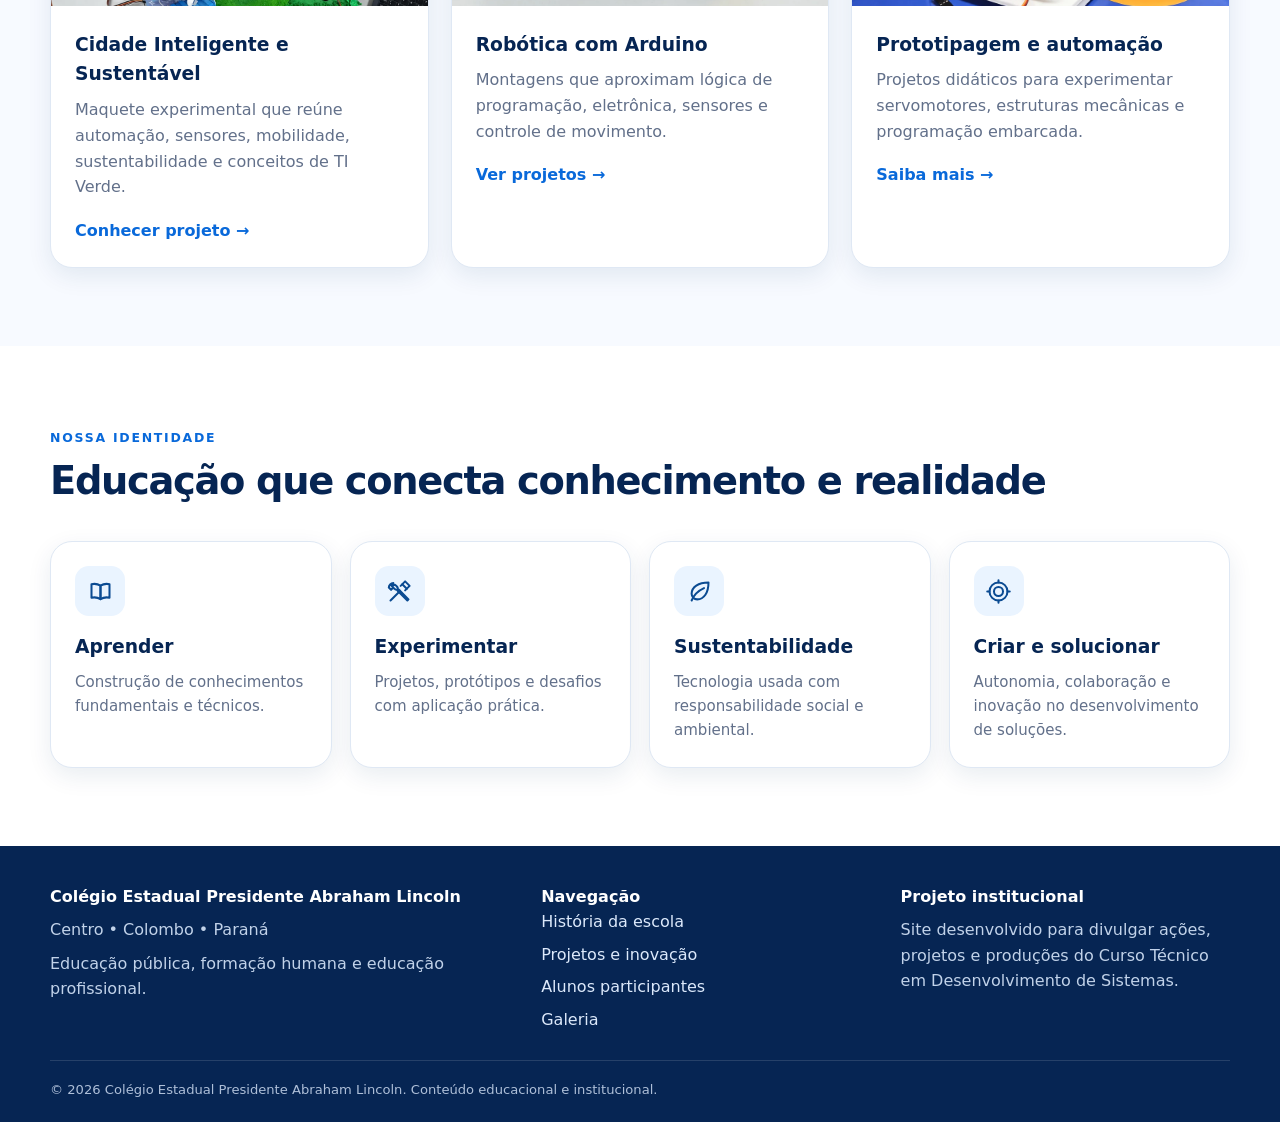
==== commit a84e47bc: "Adiciona Gezelda Moraes à equipe de apoio escolar" ====
--- a/site-abraham-lincoln-v4/index.html
+++ b/site-abraham-lincoln-v4/index.html
@@ -134,7 +134,7 @@
         <span class="kicker">Equipe gestora</span>
         <h2>Gestão escolar</h2>
       </div>
-      <p>Profissionais que contribuem para a organização pedagógica e administrativa do Colégio Estadual Presidente Abraham Lincoln.</p>
+      <p>Profissionais que contribuem para a organização pedagógica, administrativa e para o acompanhamento da comunidade escolar do Colégio Estadual Presidente Abraham Lincoln.</p>
     </div>
 
     <div class="management-grid" aria-label="Equipe gestora da escola">
@@ -161,6 +161,15 @@
           <h3>Silvia Daniela Strapasson Borato</h3>
         </div>
       </article>
+
+      <article class="management-card">
+        <div class="management-badge" aria-hidden="true">GM</div>
+        <div>
+          <span class="management-label">Apoio à equipe gestora</span>
+          <h3>Gezelda Moraes</h3>
+        </div>
+      </article>
+
     </div>
   </div>
 </section>
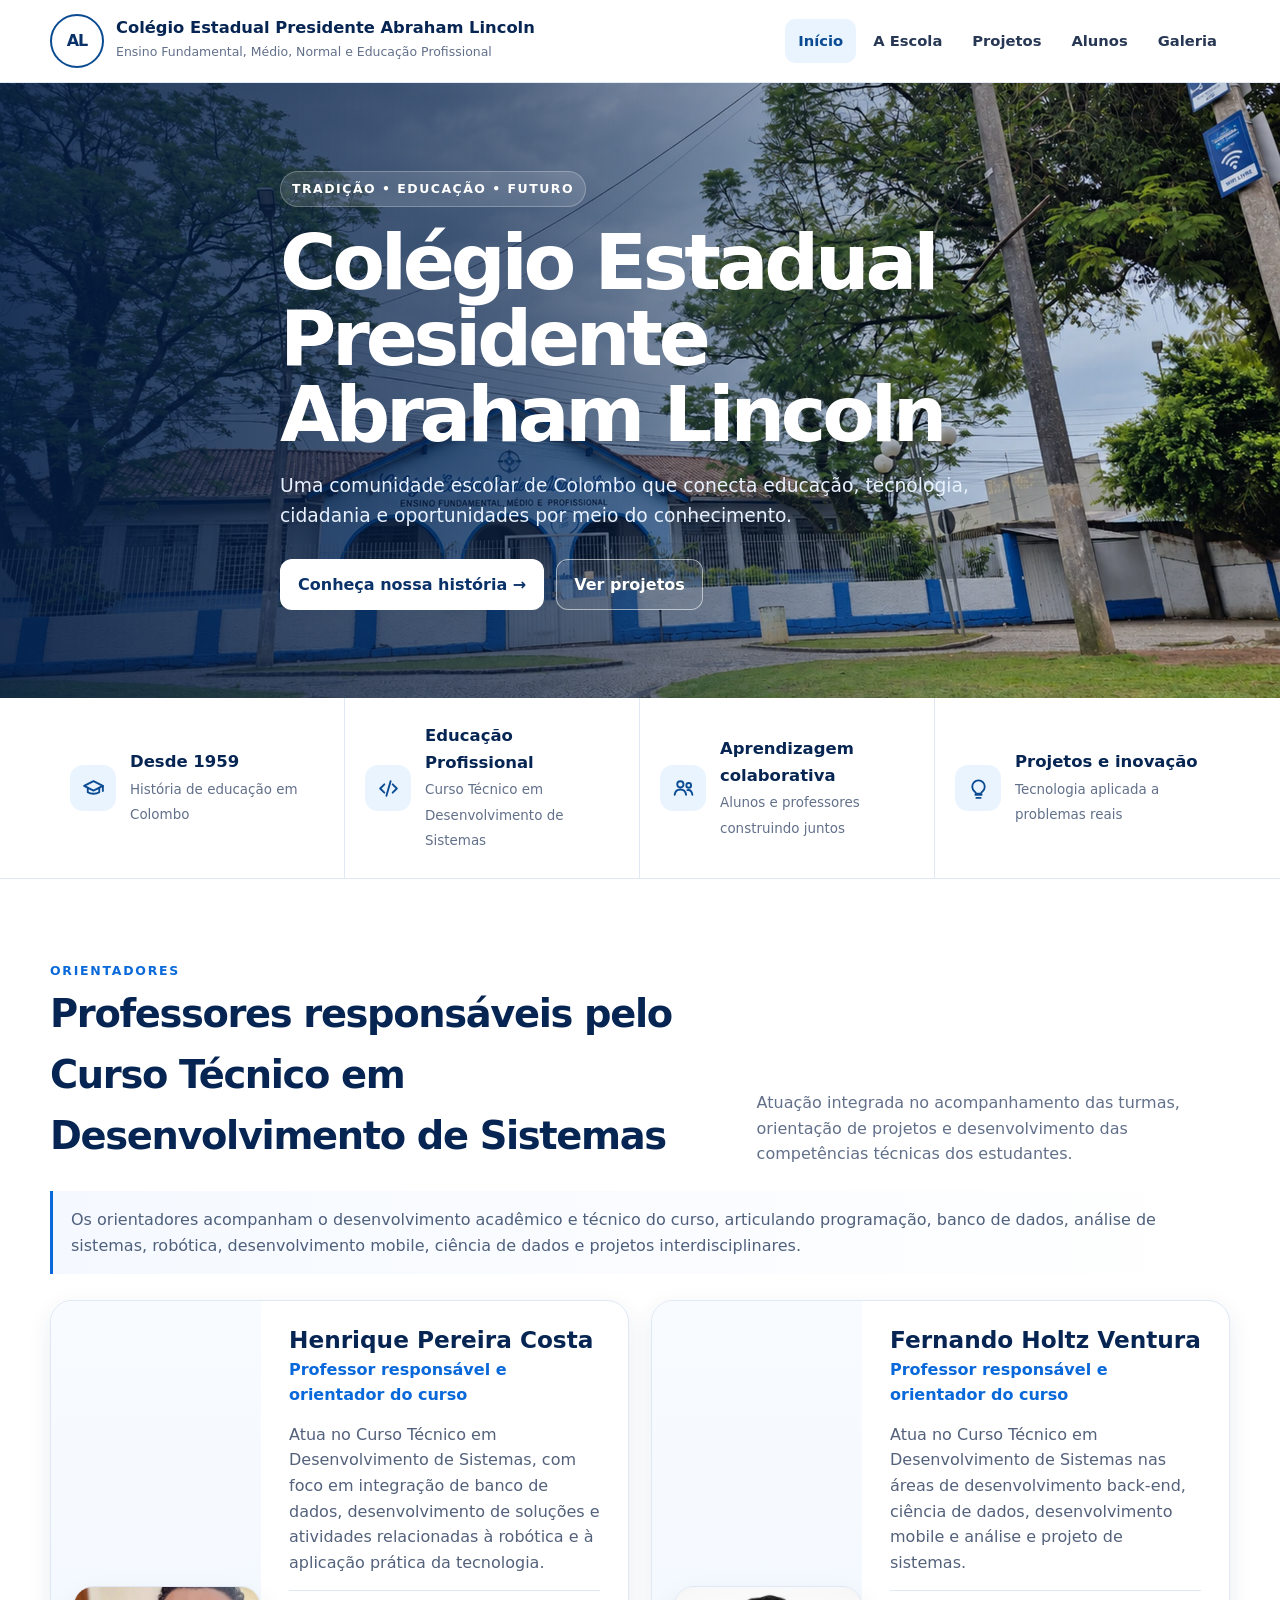
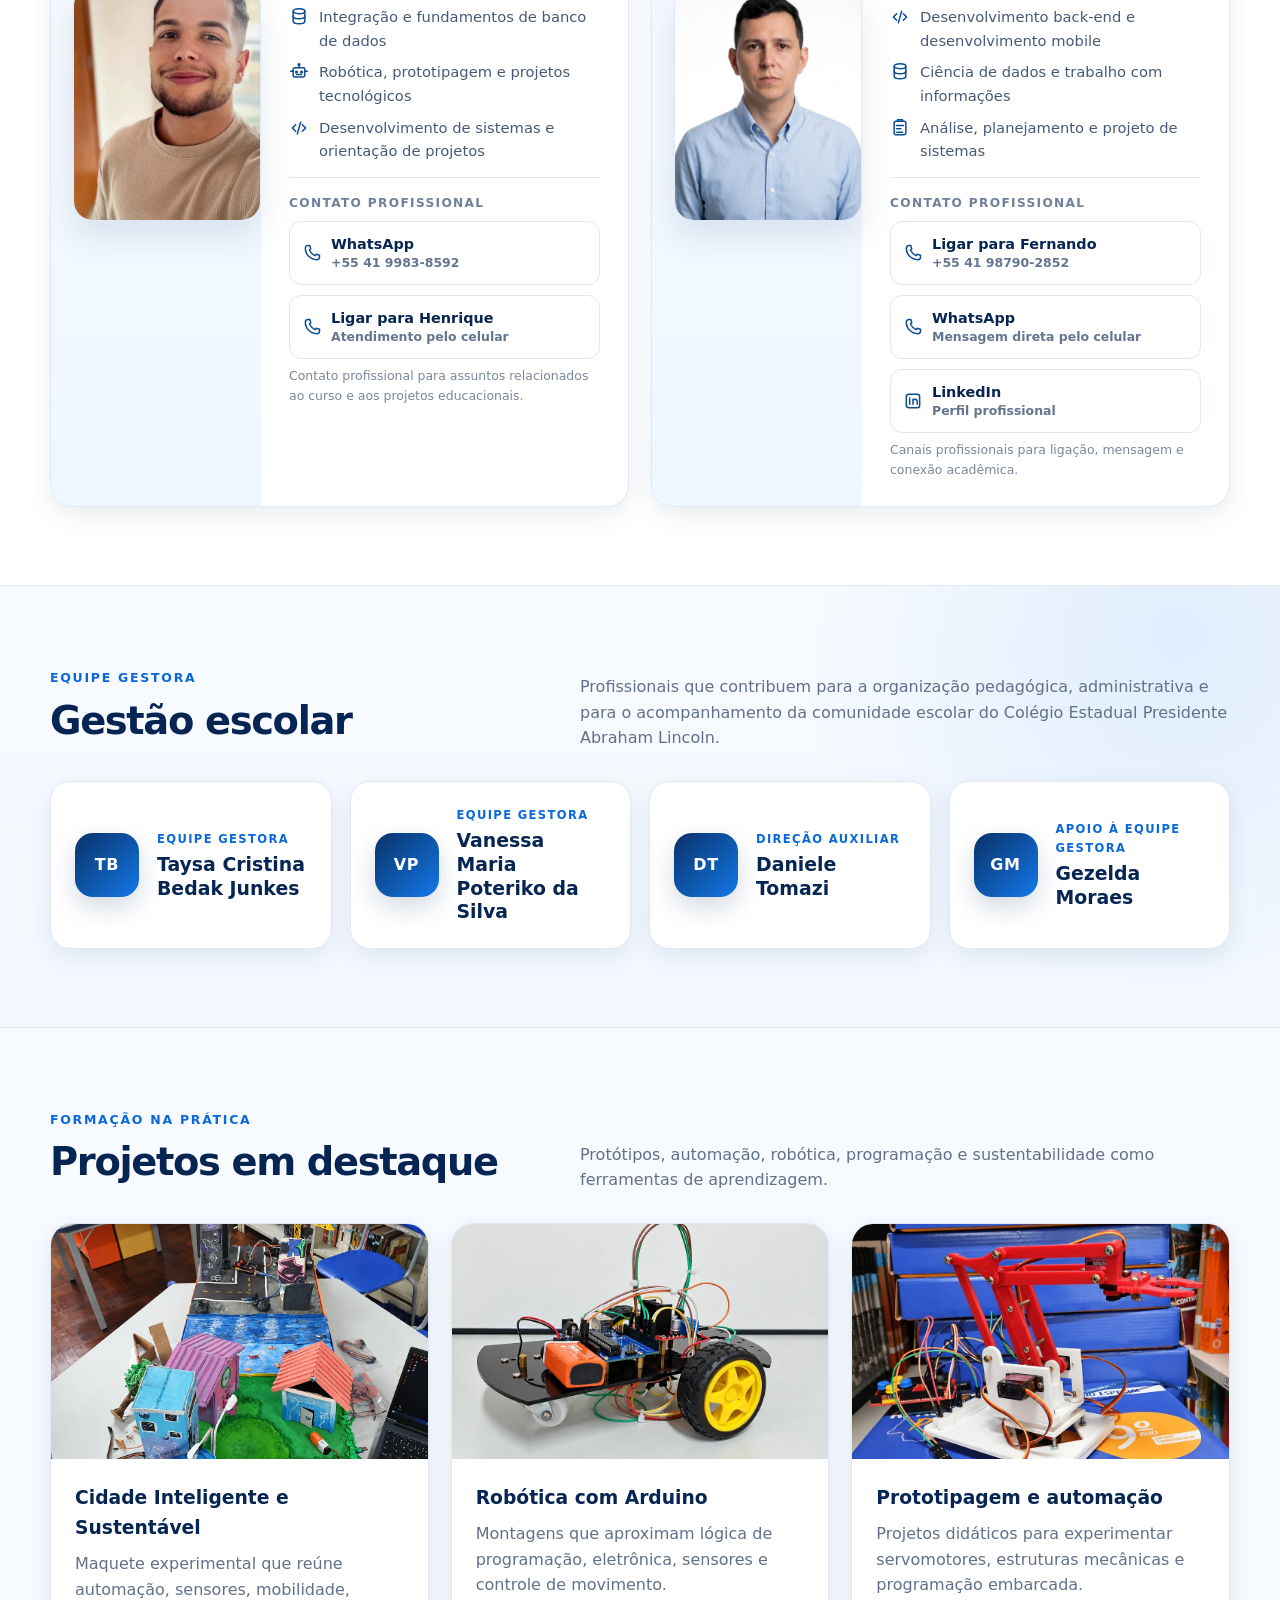
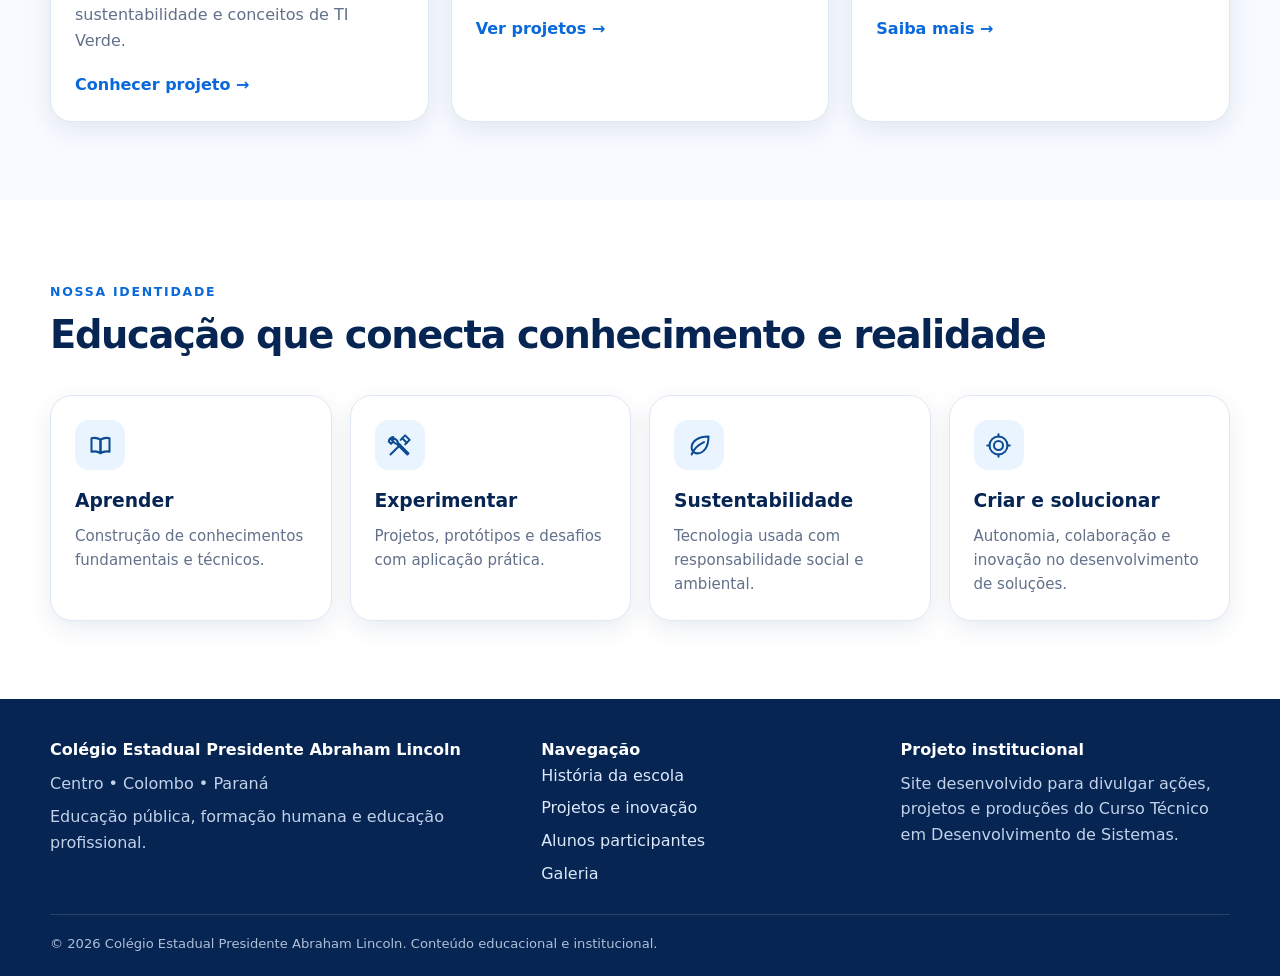
==== commit baa19620: "Corrige direção auxiliar para Daniele Tomazi" ====
--- a/site-abraham-lincoln-v4/index.html
+++ b/site-abraham-lincoln-v4/index.html
@@ -155,10 +155,10 @@
       </article>
 
       <article class="management-card">
-        <div class="management-badge" aria-hidden="true">SD</div>
-        <div>
-          <span class="management-label">Equipe gestora</span>
-          <h3>Silvia Daniela Strapasson Borato</h3>
+        <div class="management-badge" aria-hidden="true">DT</div>
+        <div>
+          <span class="management-label">Direção Auxiliar</span>
+          <h3>Daniele Tomazi</h3>
         </div>
       </article>
 
--- a/site-abraham-lincoln-v4/assets/css/style.css
+++ b/site-abraham-lincoln-v4/assets/css/style.css
@@ -445,7 +445,7 @@
 }
 .management-grid{
   display:grid;
-  grid-template-columns:repeat(3,minmax(0,1fr));
+  grid-template-columns:repeat(4,minmax(0,1fr));
   gap:18px;
 }
 .management-card{
@@ -488,9 +488,10 @@
   line-height:1.25;
 }
 @media(max-width:980px){
+  .management-grid{grid-template-columns:repeat(2,minmax(0,1fr))}
+}
+@media(max-width:700px){
   .management-grid{grid-template-columns:1fr}
-}
-@media(max-width:700px){
   .management-card{min-height:auto;padding:20px}
   .management-badge{width:56px;height:56px;border-radius:16px}
   .management-card h3{font-size:1.05rem}
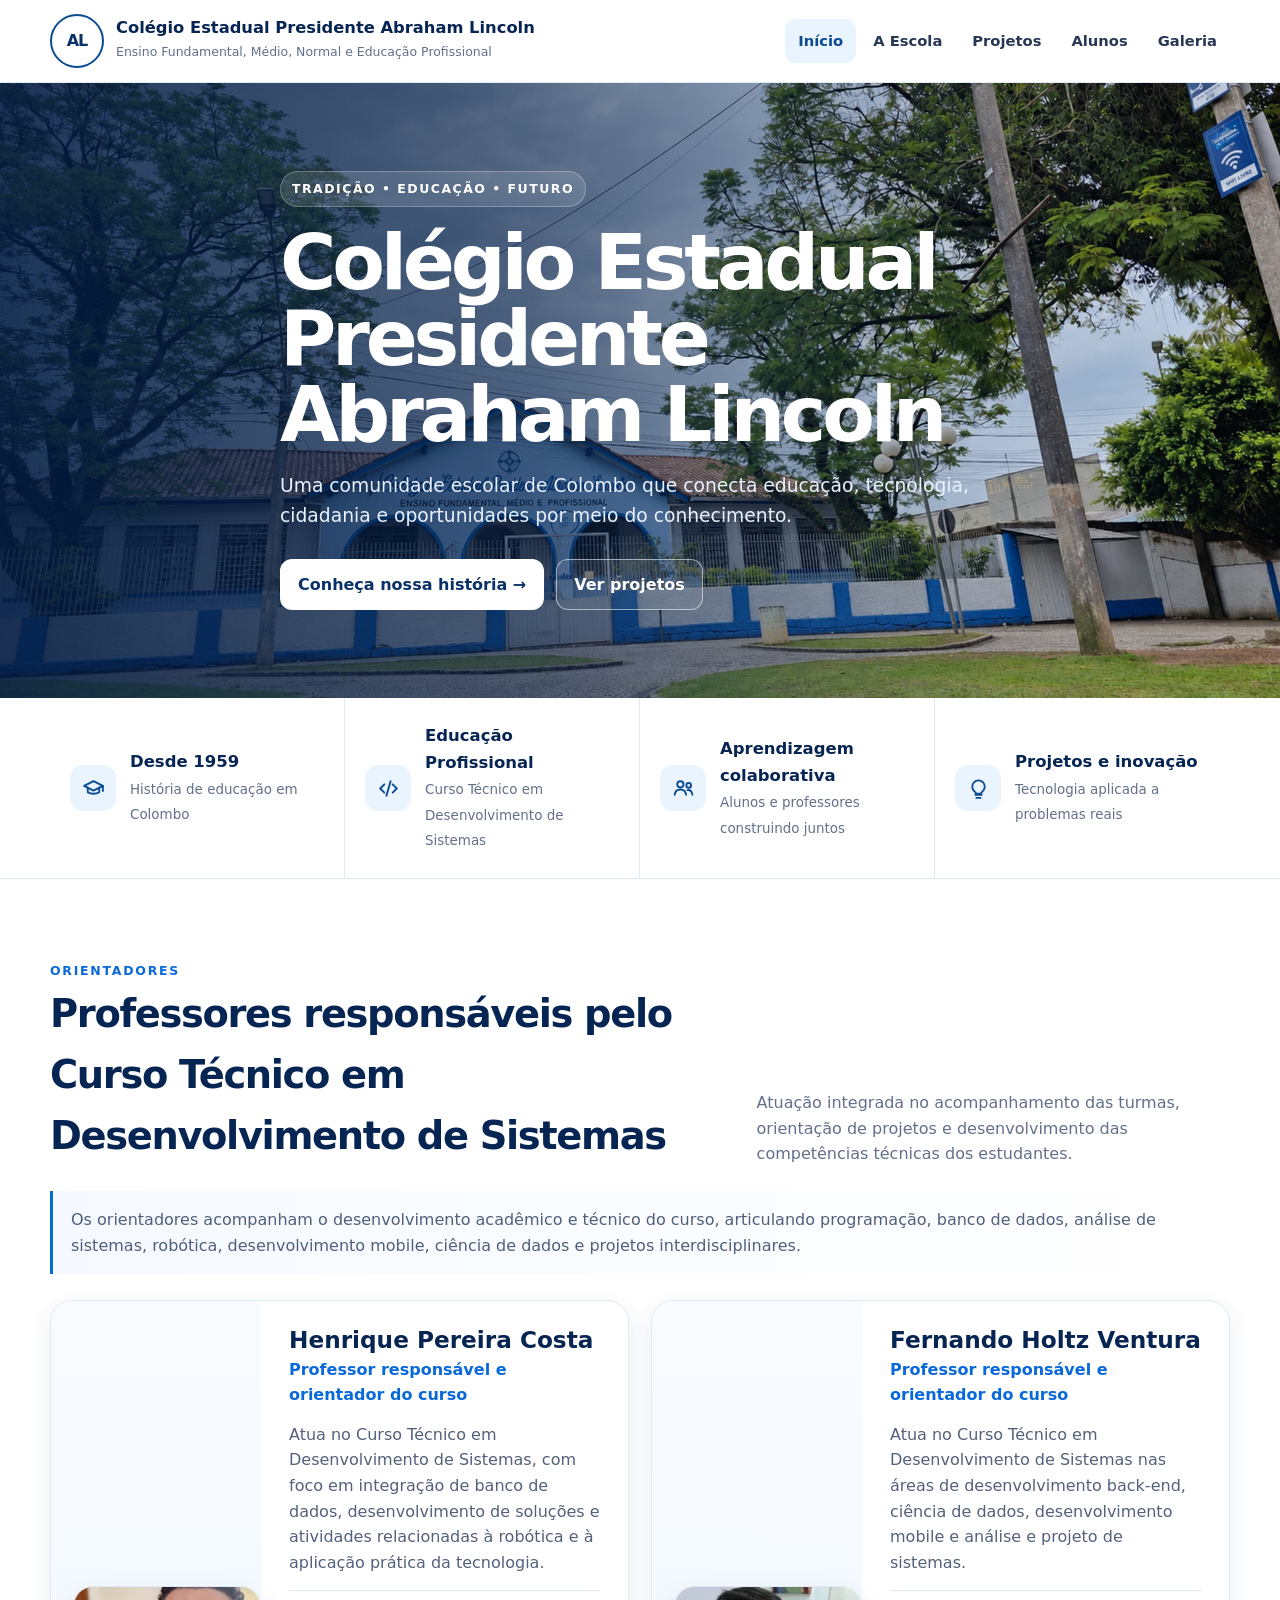
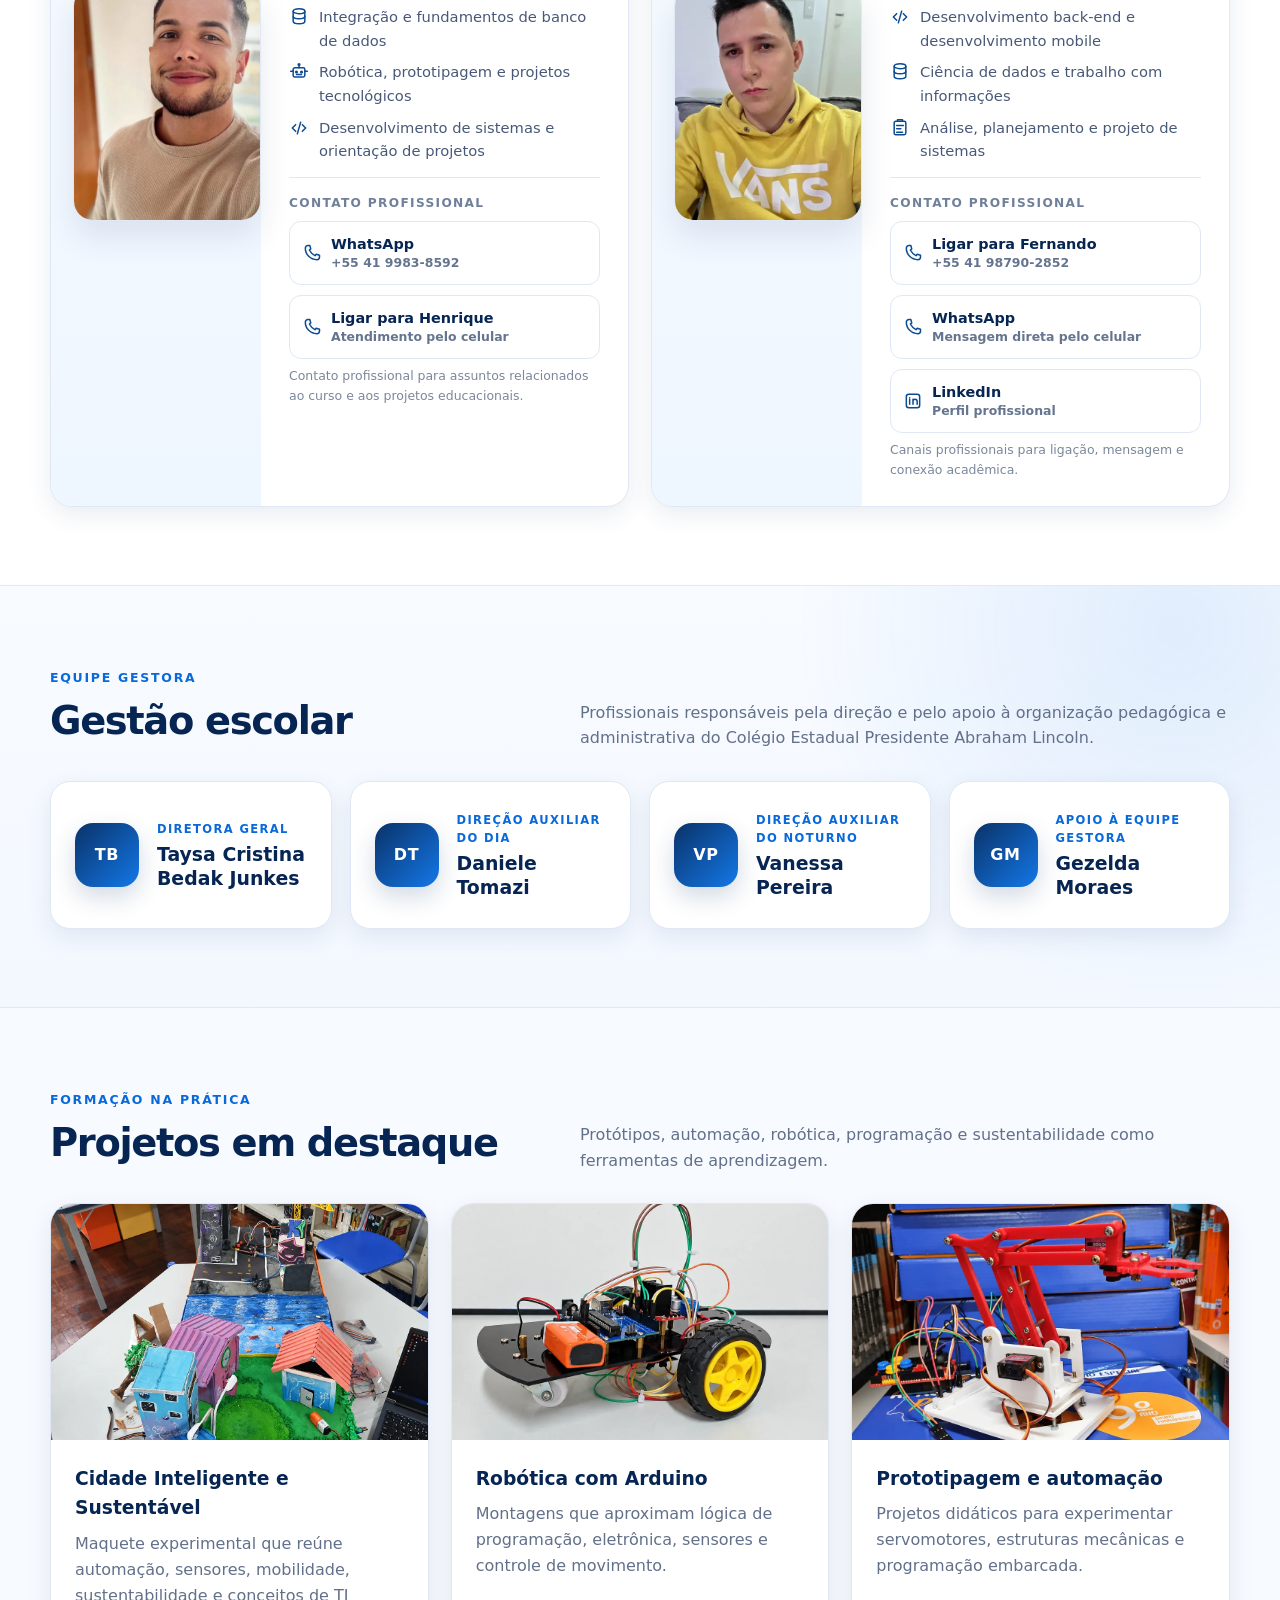
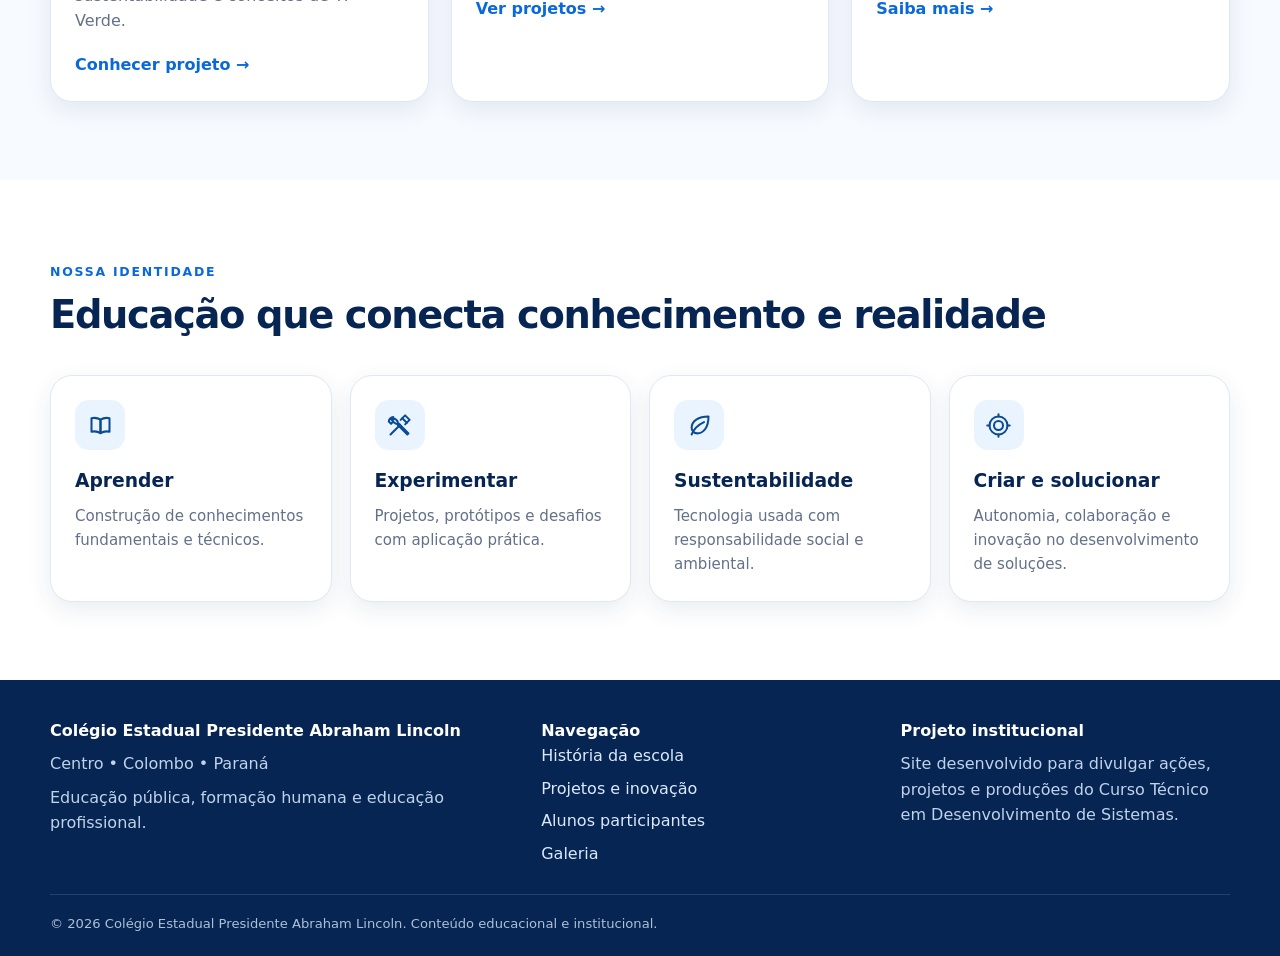
==== commit e806de82: "Atualiza cargos e ordem da equipe gestora" ====
--- a/site-abraham-lincoln-v4/index.html
+++ b/site-abraham-lincoln-v4/index.html
@@ -134,31 +134,31 @@
         <span class="kicker">Equipe gestora</span>
         <h2>Gestão escolar</h2>
       </div>
-      <p>Profissionais que contribuem para a organização pedagógica, administrativa e para o acompanhamento da comunidade escolar do Colégio Estadual Presidente Abraham Lincoln.</p>
+      <p>Profissionais responsáveis pela direção e pelo apoio à organização pedagógica e administrativa do Colégio Estadual Presidente Abraham Lincoln.</p>
     </div>
 
     <div class="management-grid" aria-label="Equipe gestora da escola">
       <article class="management-card">
         <div class="management-badge" aria-hidden="true">TB</div>
         <div>
-          <span class="management-label">Equipe gestora</span>
+          <span class="management-label">Diretora Geral</span>
           <h3>Taysa Cristina Bedak Junkes</h3>
         </div>
       </article>
 
       <article class="management-card">
+        <div class="management-badge" aria-hidden="true">DT</div>
+        <div>
+          <span class="management-label">Direção Auxiliar do Dia</span>
+          <h3>Daniele Tomazi</h3>
+        </div>
+      </article>
+
+      <article class="management-card">
         <div class="management-badge" aria-hidden="true">VP</div>
         <div>
-          <span class="management-label">Equipe gestora</span>
-          <h3>Vanessa Maria Poteriko da Silva</h3>
-        </div>
-      </article>
-
-      <article class="management-card">
-        <div class="management-badge" aria-hidden="true">DT</div>
-        <div>
-          <span class="management-label">Direção Auxiliar</span>
-          <h3>Daniele Tomazi</h3>
+          <span class="management-label">Direção Auxiliar do Noturno</span>
+          <h3>Vanessa Pereira</h3>
         </div>
       </article>
 
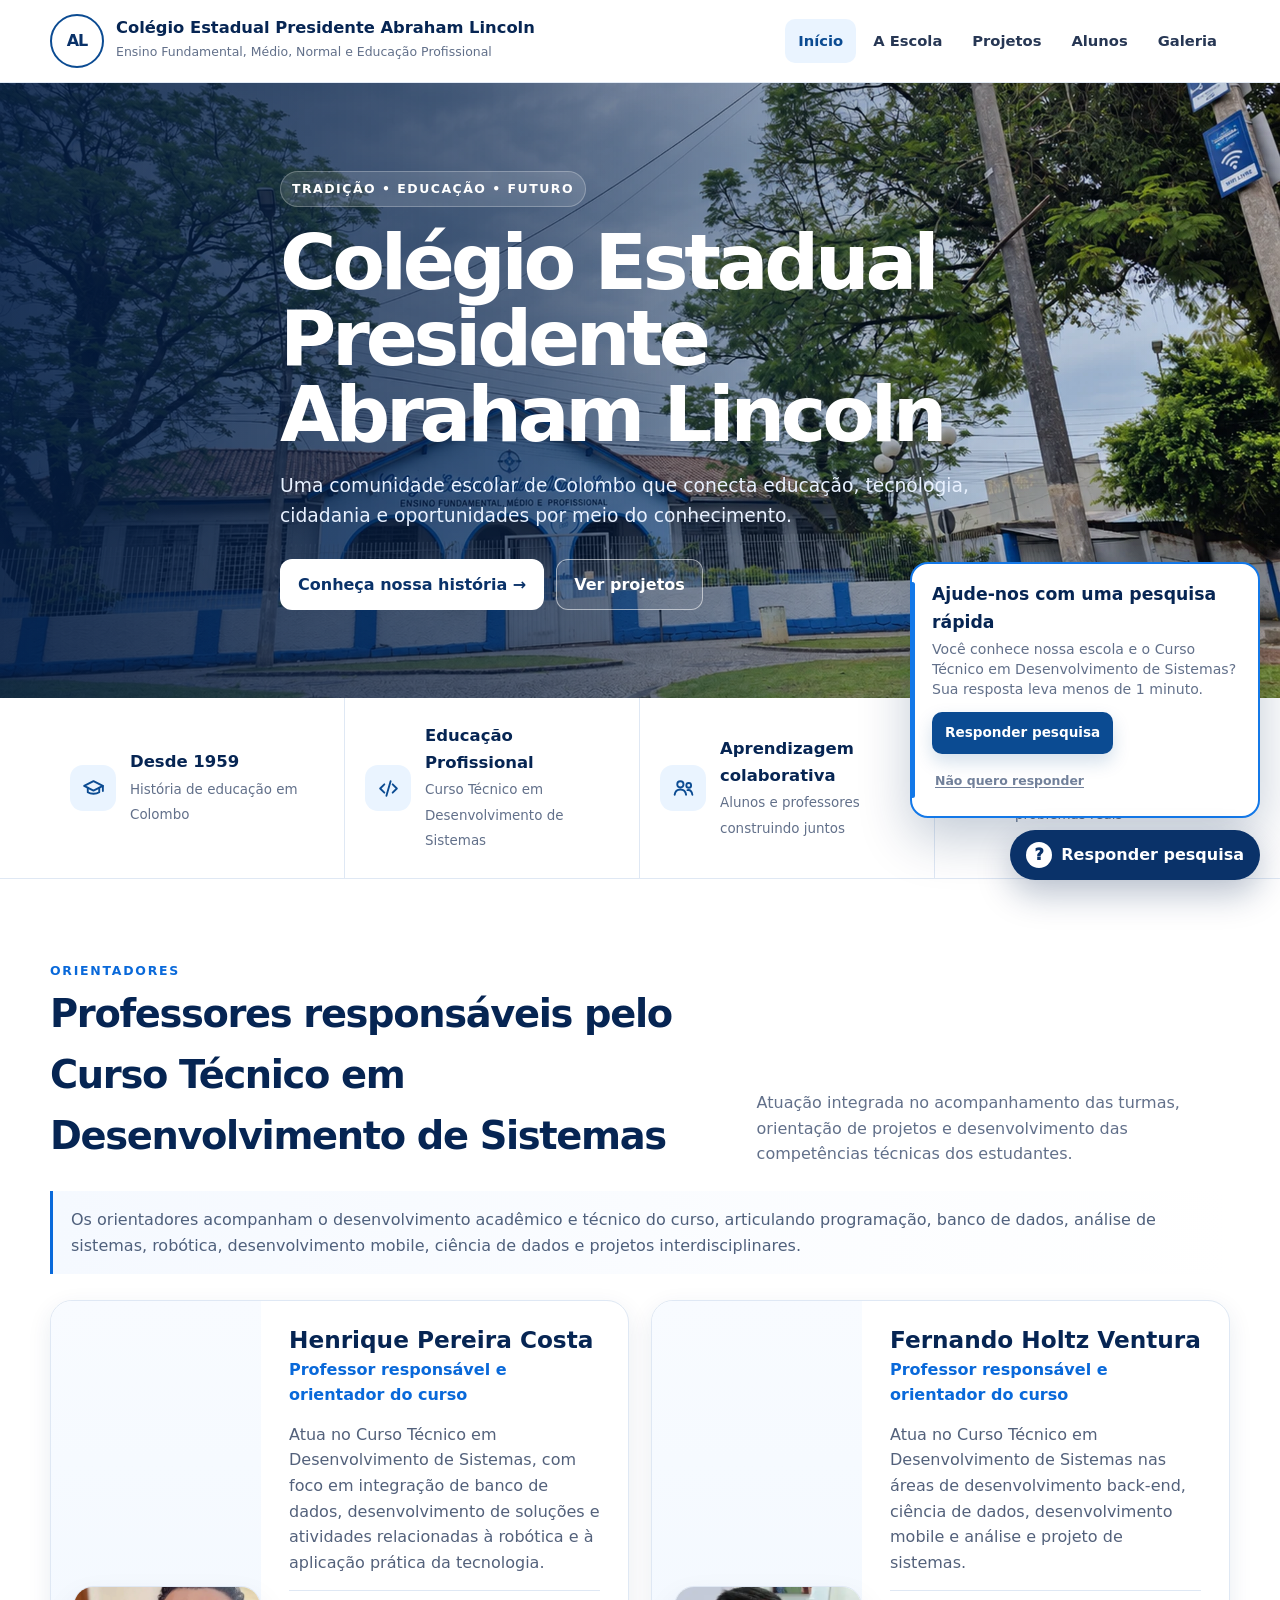
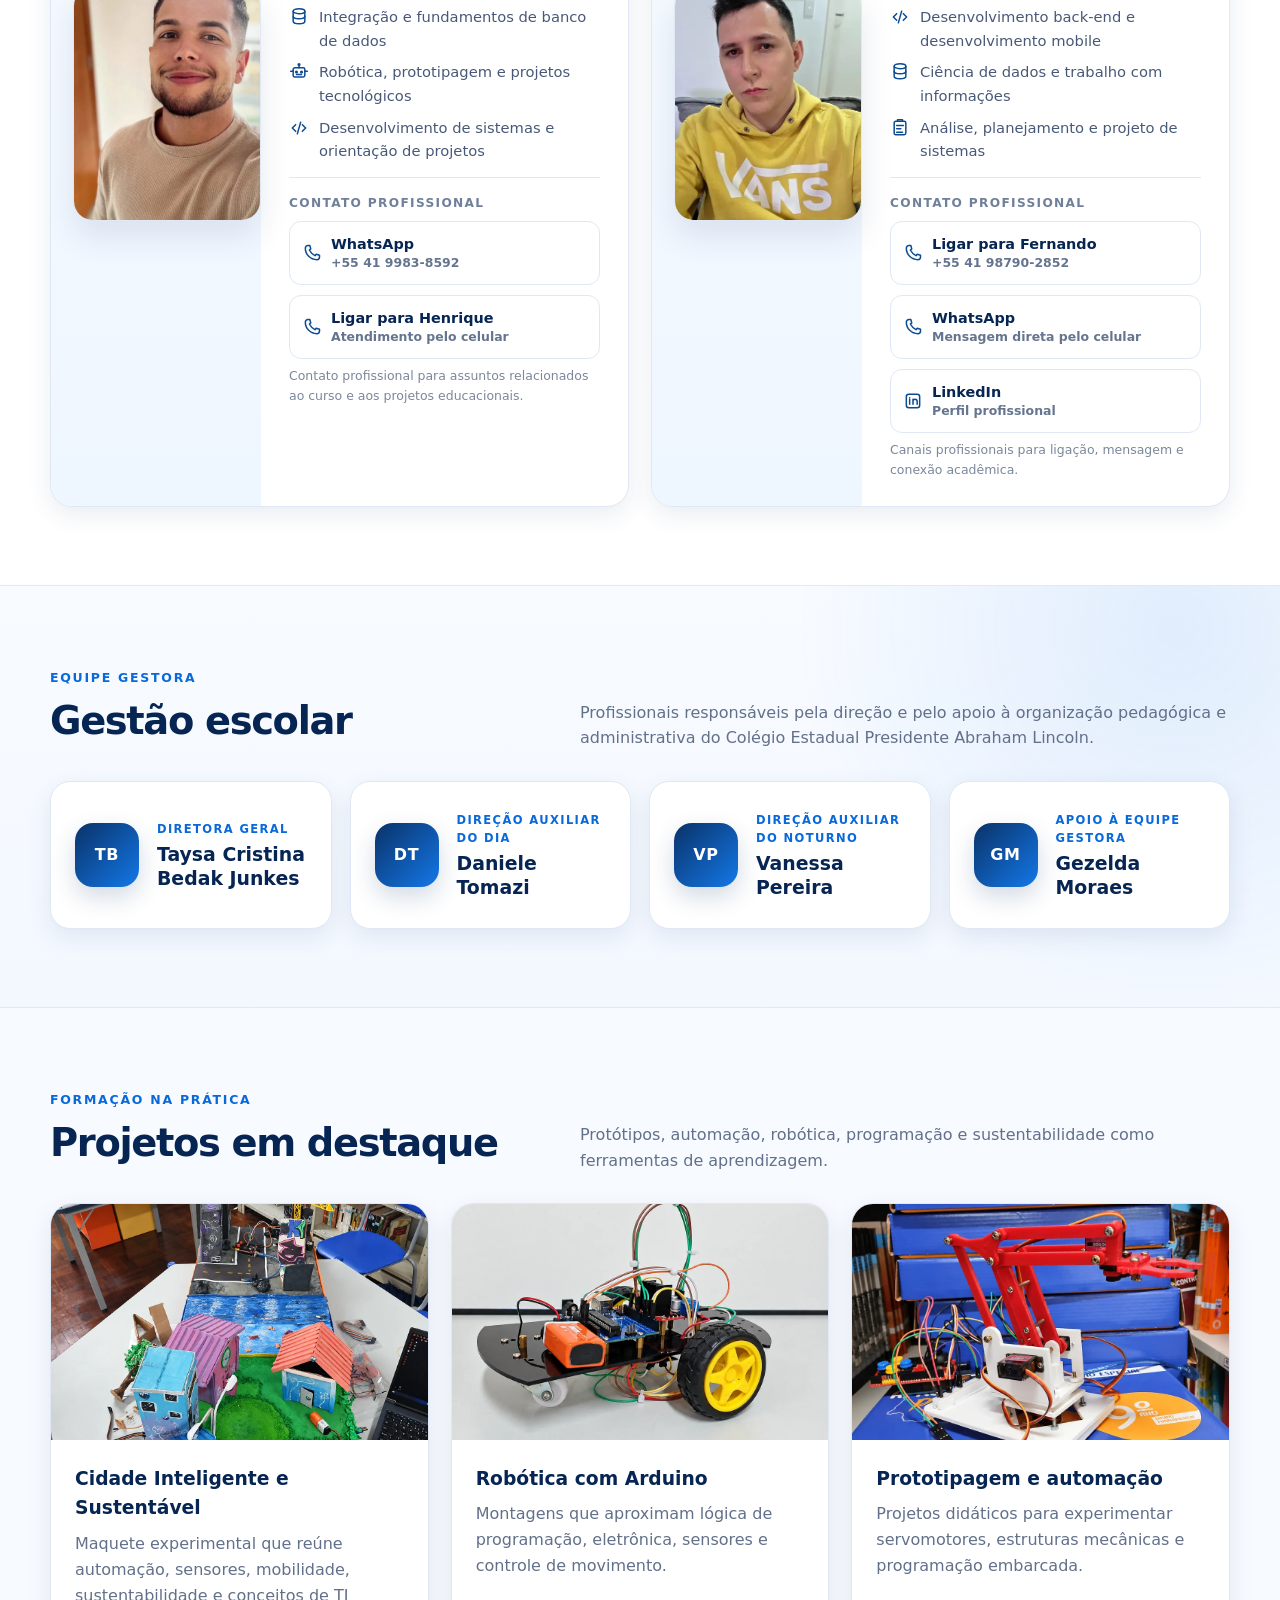
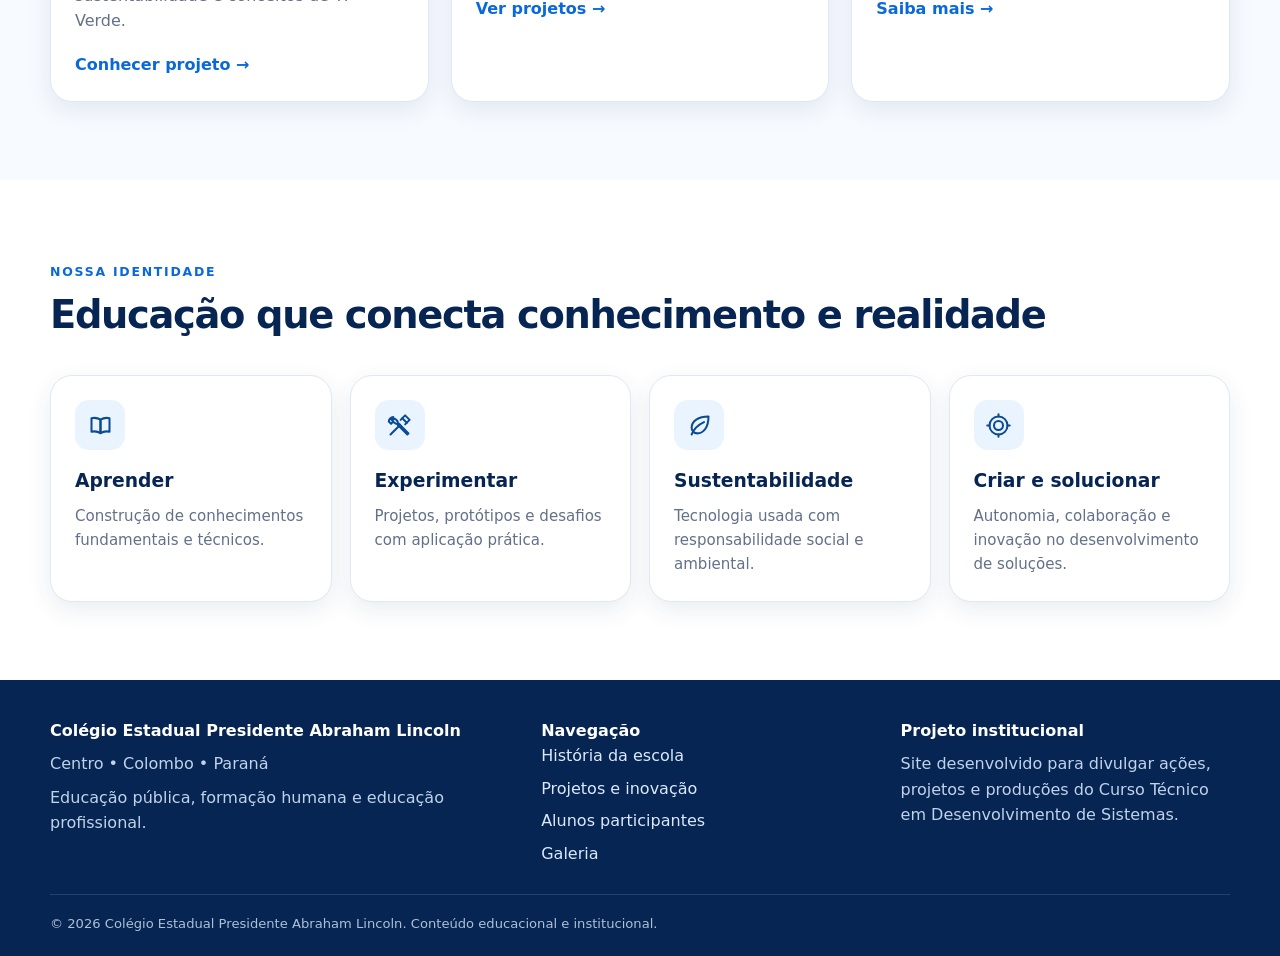
==== commit ad58b8ee: "Força carregamento da versão atualizada da pesquisa" ====
--- a/site-abraham-lincoln-v4/index.html
+++ b/site-abraham-lincoln-v4/index.html
@@ -6,7 +6,7 @@
   <meta name="description" content="Site institucional do Colégio Estadual Presidente Abraham Lincoln, em Colombo, Paraná.">
   <meta name="theme-color" content="#0a3269">
   <title>Início | Colégio Estadual Presidente Abraham Lincoln</title>
-  <link rel="stylesheet" href="assets/css/style.css">
+  <link rel="stylesheet" href="assets/css/style.css?v=20260923-2125">
 </head>
 <body data-page="inicio">
 <a class="skip-link" href="#conteudo">Ir para o conteúdo</a>
@@ -245,7 +245,7 @@
     </div>
   </div>
 </footer>
-<script src="assets/js/main.js"></script>
+<script src="assets/js/main.js?v=20260923-2125"></script>
 
 </body>
 </html>
--- a/site-abraham-lincoln-v4/assets/css/style.css
+++ b/site-abraham-lincoln-v4/assets/css/style.css
@@ -496,3 +496,168 @@
   .management-badge{width:56px;height:56px;border-radius:16px}
   .management-card h3{font-size:1.05rem}
 }
+
+
+/* v6 — pesquisa e dúvidas */
+.survey-fab{
+  position:fixed;right:20px;bottom:20px;z-index:1050;
+  display:flex;align-items:center;gap:9px;
+  border:0;border-radius:999px;padding:12px 16px;
+  background:var(--blue-900);color:#fff;font-weight:850;
+  box-shadow:0 14px 34px rgba(6,37,83,.28);
+  transition:transform .18s ease,box-shadow .18s ease
+}
+.survey-fab:hover,.survey-fab:focus-visible{transform:translateY(-2px);box-shadow:0 18px 40px rgba(6,37,83,.34)}
+.survey-fab-icon{
+  width:26px;height:26px;border-radius:50%;display:grid;place-items:center;
+  background:#fff;color:var(--blue-900);font-weight:950
+}
+.survey-modal{display:none;position:fixed;inset:0;z-index:1400}
+.survey-modal.open{display:block}
+.survey-backdrop{position:absolute;inset:0;background:rgba(2,18,43,.68);backdrop-filter:blur(4px)}
+.survey-dialog{
+  position:relative;z-index:1;width:min(680px,calc(100% - 28px));max-height:calc(100vh - 36px);
+  overflow:auto;margin:18px auto;background:#fff;border-radius:24px;
+  box-shadow:0 24px 70px rgba(0,0,0,.28);padding:30px
+}
+.survey-close{
+  position:absolute;right:18px;top:16px;width:38px;height:38px;border:0;border-radius:50%;
+  background:var(--blue-050);color:var(--blue-950);font-size:1.35rem;line-height:1
+}
+.survey-intro{padding-right:40px;margin-bottom:22px}
+.survey-kicker{
+  color:var(--blue-700);font-size:.72rem;font-weight:900;letter-spacing:.13em;text-transform:uppercase
+}
+.survey-intro h2{color:var(--blue-950);font-size:clamp(1.55rem,4vw,2.1rem);line-height:1.1;margin:5px 0 9px}
+.survey-intro p{margin:0;color:var(--muted)}
+.survey-form{display:grid;gap:17px}
+.survey-form>label{display:grid;gap:7px;color:var(--blue-950);font-weight:750}
+.survey-form select,.survey-form textarea{
+  width:100%;border:1px solid #cad8e9;border-radius:12px;background:#fff;color:var(--ink);
+  padding:11px 12px;outline:none;transition:border-color .18s ease,box-shadow .18s ease
+}
+.survey-form select:focus,.survey-form textarea:focus{
+  border-color:var(--blue-600);box-shadow:0 0 0 3px rgba(19,120,232,.12)
+}
+.survey-form textarea{resize:vertical;min-height:82px}
+.survey-rating{border:0;padding:0;margin:0;display:grid;gap:8px}
+.survey-rating legend{padding:0;color:var(--blue-950);font-weight:750}
+.survey-rating-options{display:flex;gap:9px;flex-wrap:wrap}
+.survey-rating-options label{cursor:pointer}
+.survey-rating-options input{position:absolute;opacity:0;pointer-events:none}
+.survey-rating-options span{
+  width:44px;height:44px;border-radius:12px;border:1px solid #cad8e9;
+  display:grid;place-items:center;font-weight:850;color:var(--blue-900);background:#fff
+}
+.survey-rating-options input:checked+span{
+  background:var(--blue-800);color:#fff;border-color:var(--blue-800)
+}
+.survey-rating small{color:var(--muted)}
+.survey-privacy{
+  padding:12px 14px;border-radius:12px;background:var(--blue-050);
+  color:#5a6b84;font-size:.8rem;border:1px solid var(--line)
+}
+.survey-status{min-height:0;font-size:.88rem;font-weight:750}
+.survey-status.success{color:#177b58}
+.survey-status.error{color:#a93434}
+.survey-status.warning{color:#8a6415}
+.survey-actions{display:flex;gap:10px;flex-wrap:wrap}
+.survey-submit,.survey-later{
+  border-radius:12px;padding:11px 16px;font-weight:850;border:1px solid transparent
+}
+.survey-submit{background:var(--blue-900);color:#fff}
+.survey-submit:disabled{opacity:.6;cursor:wait}
+.survey-later{background:#fff;border-color:var(--line);color:#53617b}
+body.survey-open{overflow:hidden}
+
+@media(max-width:700px){
+  .survey-fab{right:14px;bottom:14px;padding:11px 13px}
+  .survey-fab span:last-child{font-size:.86rem}
+  .survey-dialog{padding:24px 18px 20px;border-radius:20px;margin:10px auto;max-height:calc(100vh - 20px)}
+  .survey-close{right:12px;top:12px}
+  .survey-intro{padding-right:34px}
+  .survey-actions{display:grid;grid-template-columns:1fr}
+  .survey-submit,.survey-later{width:100%}
+}
+
+
+/* v7 — convite visual para pesquisa */
+.survey-nudge{
+  position:fixed;right:20px;bottom:82px;z-index:1049;
+  width:min(350px,calc(100% - 28px));padding:17px;
+  border:2px solid #8fc2f8;border-radius:18px;background:#fff;
+  box-shadow:0 20px 52px rgba(6,37,83,.24);
+  opacity:1;transform:translateY(0) scale(1);pointer-events:auto;
+  transition:opacity .25s ease,transform .25s ease
+}
+.survey-nudge.show{opacity:1;transform:translateY(0) scale(1);pointer-events:auto}
+.survey-nudge::before{
+  content:"";position:absolute;left:-2px;top:18px;bottom:18px;width:5px;
+  border-radius:999px;background:var(--blue-600)
+}
+.survey-nudge strong{display:block;color:var(--blue-950);font-size:1.04rem;margin-bottom:4px;padding-left:3px}
+.survey-nudge span{display:block;color:var(--muted);font-size:.88rem;line-height:1.42;margin-bottom:12px;padding-left:3px}
+.survey-nudge-actions{display:flex;align-items:center;gap:9px;flex-wrap:wrap;padding-left:3px}
+.survey-nudge-action{
+  border:0;border-radius:10px;background:var(--blue-800);color:#fff;
+  padding:10px 13px;font-weight:850;font-size:.85rem;
+  box-shadow:0 8px 18px rgba(11,75,146,.18)
+}
+.survey-nudge-action:hover,.survey-nudge-action:focus-visible{background:var(--blue-700)}
+.survey-nudge-decline{
+  border:0;background:transparent;color:#71809a;padding:8px 3px;
+  font-size:.78rem;font-weight:750;text-decoration:underline;text-underline-offset:2px
+}
+.survey-attention{
+  animation:surveyPulse 1.9s ease-in-out infinite;
+}
+@keyframes surveyPulse{
+  0%,100%{box-shadow:0 14px 34px rgba(6,37,83,.28)}
+  50%{box-shadow:0 14px 34px rgba(6,37,83,.28),0 0 0 10px rgba(19,120,232,.12)}
+}
+@media(max-width:700px){
+  .survey-nudge{right:14px;bottom:76px}
+}
+
+
+/* v8 — pesquisa persistente até resposta ou recusa */
+.survey-nudge.show{
+  animation:surveyNudgeGlow 2.6s ease-in-out infinite;
+}
+@keyframes surveyNudgeGlow{
+  0%,100%{box-shadow:0 20px 52px rgba(6,37,83,.24)}
+  50%{box-shadow:0 20px 52px rgba(6,37,83,.24),0 0 0 6px rgba(19,120,232,.10)}
+}
+
+
+/* v9 — reforço periódico de atenção da pesquisa */
+.survey-alert-burst{
+  animation:surveyAttentionBurst .8s ease-in-out 4 !important;
+}
+@keyframes surveyAttentionBurst{
+  0%,100%{
+    transform:translateY(0) scale(1);
+    filter:brightness(1);
+  }
+  50%{
+    transform:translateY(-2px) scale(1.035);
+    filter:brightness(1.08);
+  }
+}
+.survey-nudge.survey-alert-burst{
+  border-color:var(--blue-600);
+}
+
+
+/* v10 — mensagem da pesquisa sempre visível */
+.survey-nudge{
+  opacity:1 !important;
+  visibility:visible !important;
+  pointer-events:auto !important;
+}
+.survey-nudge strong{
+  font-size:1.08rem;
+}
+.survey-fab{
+  animation:surveyPulse 1.9s ease-in-out infinite;
+}
